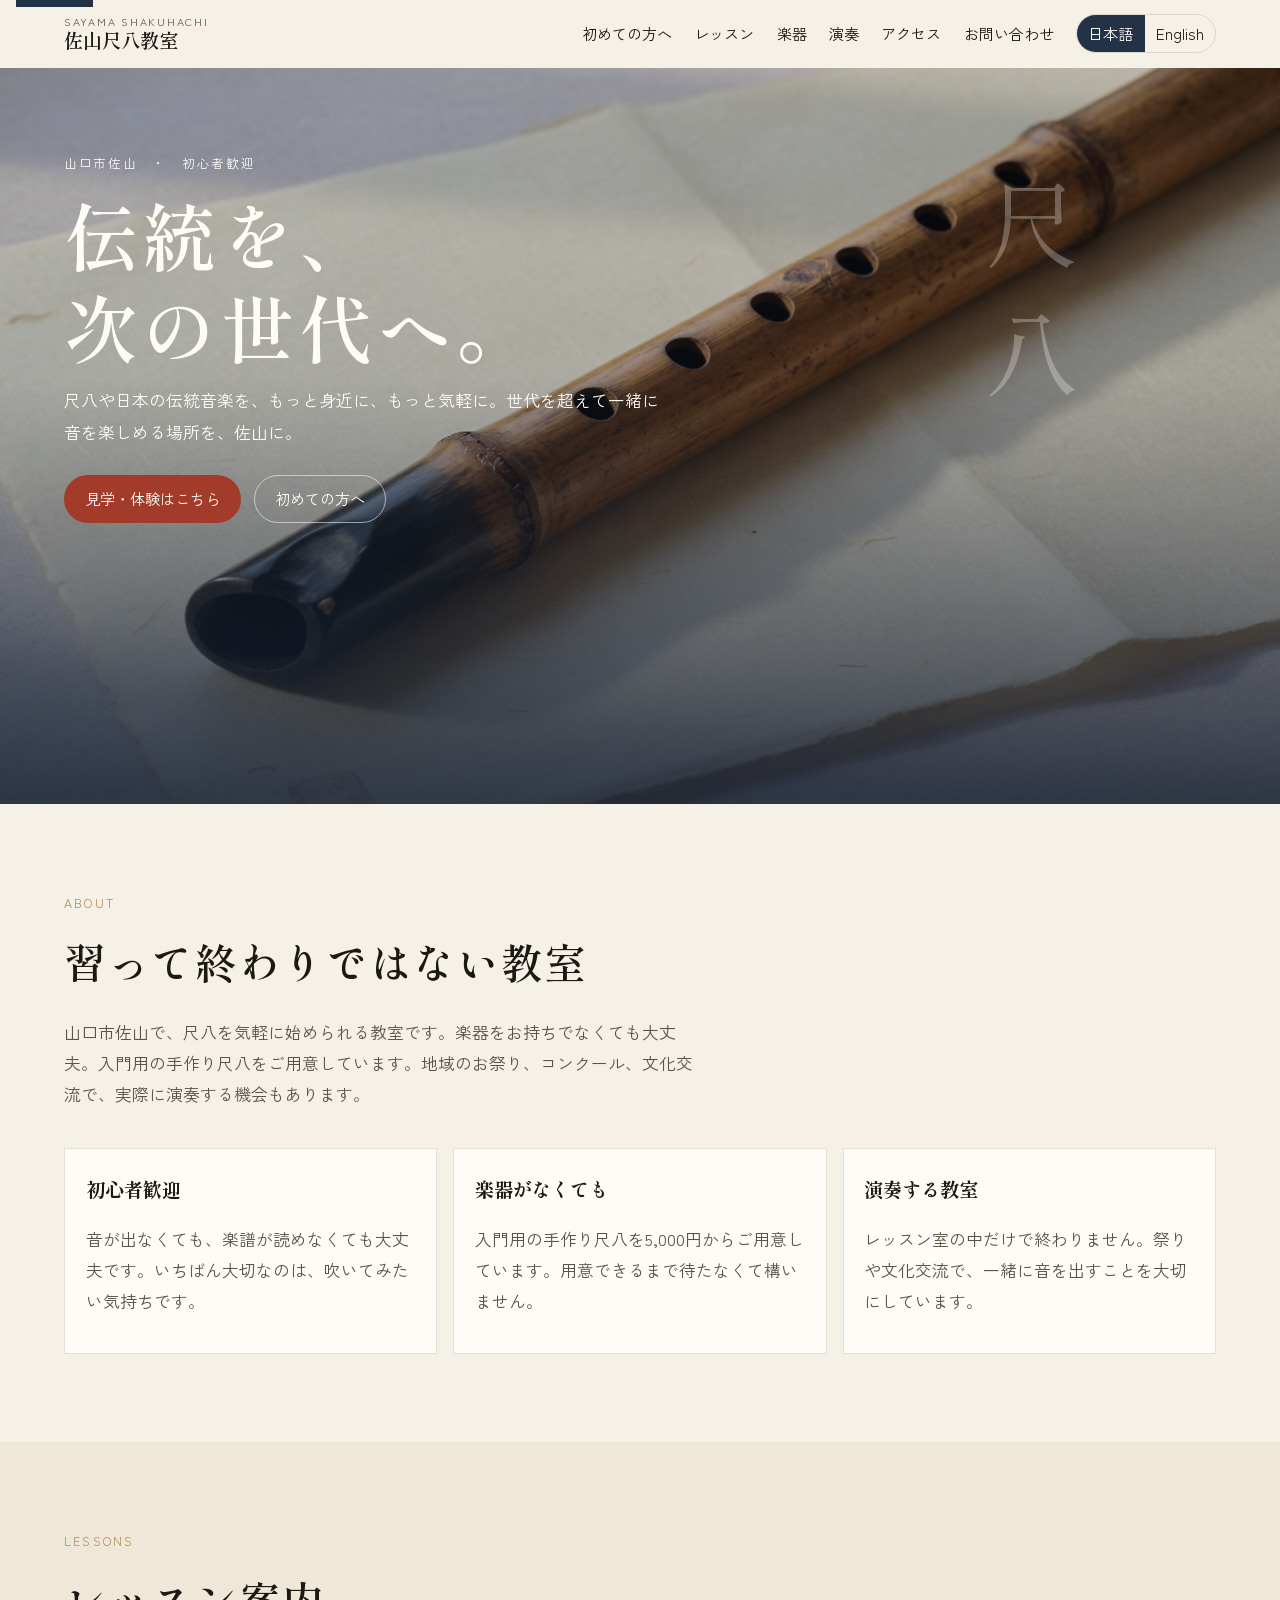
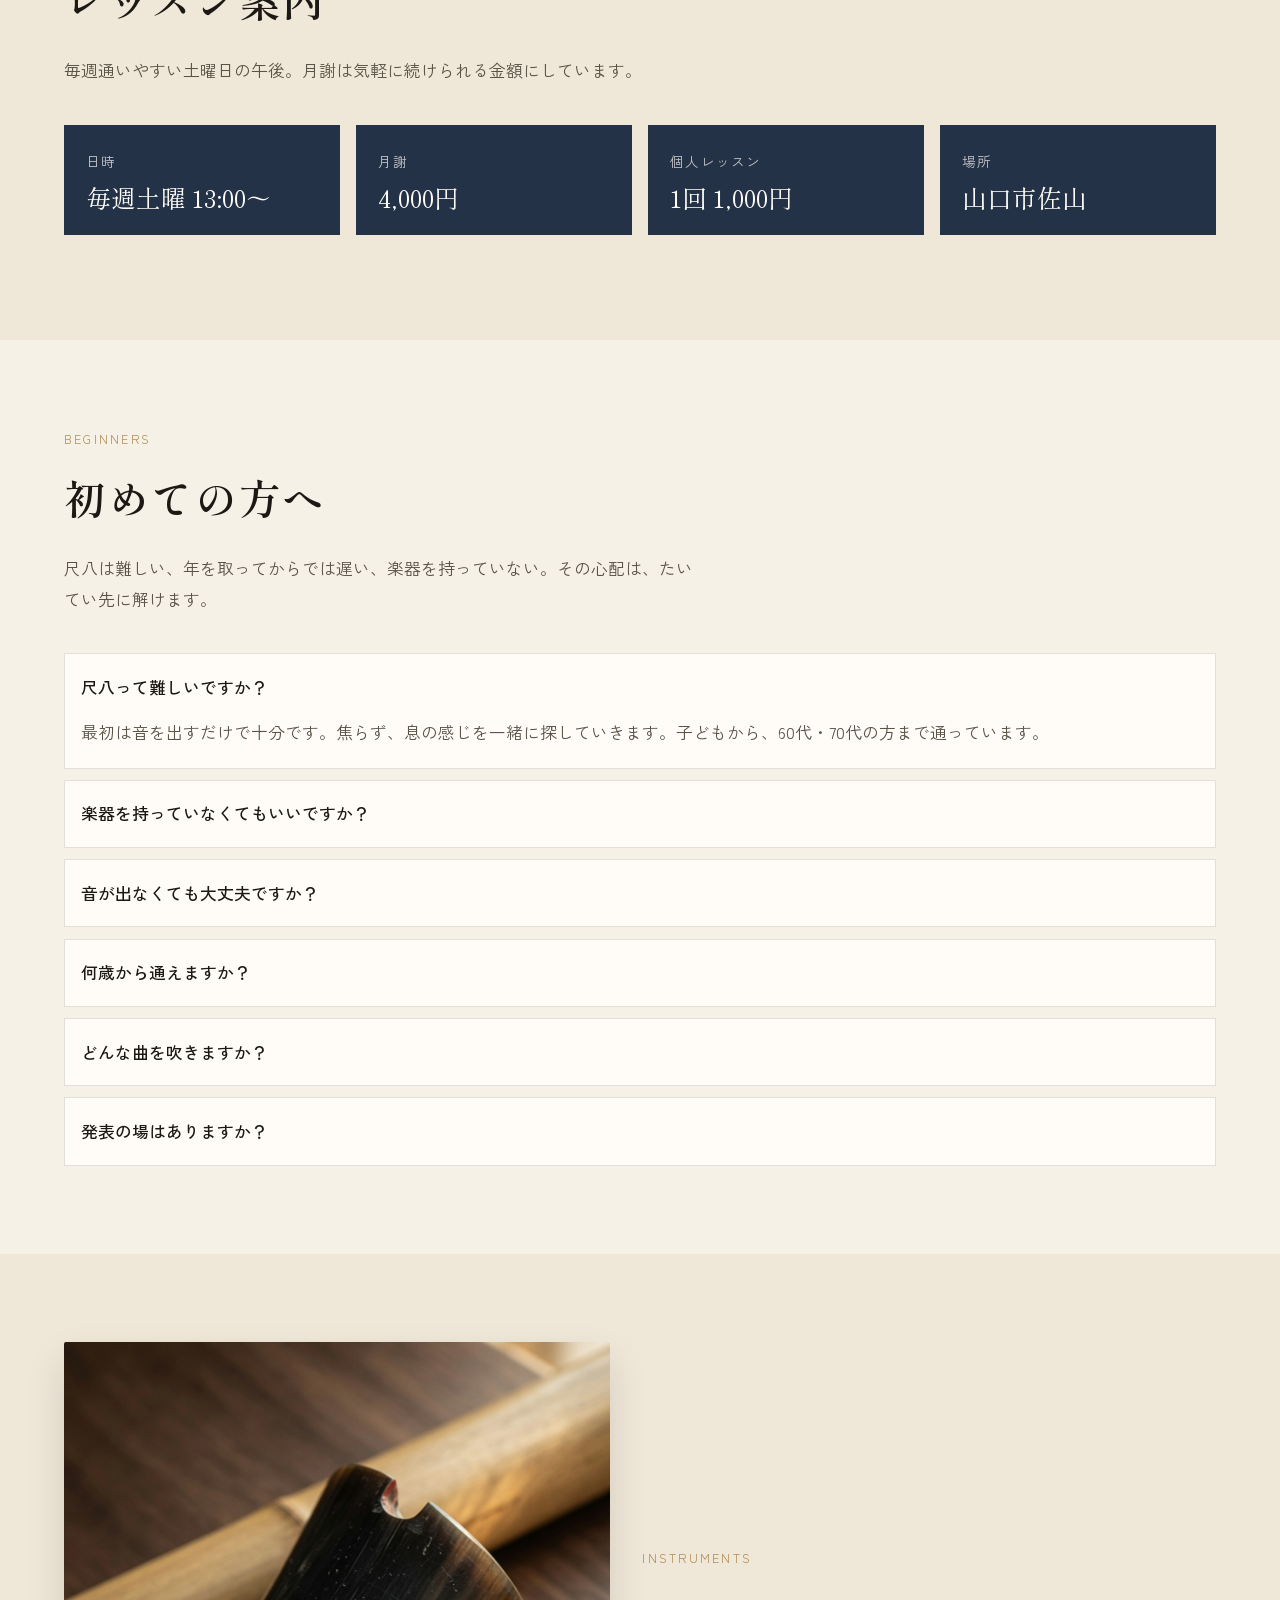
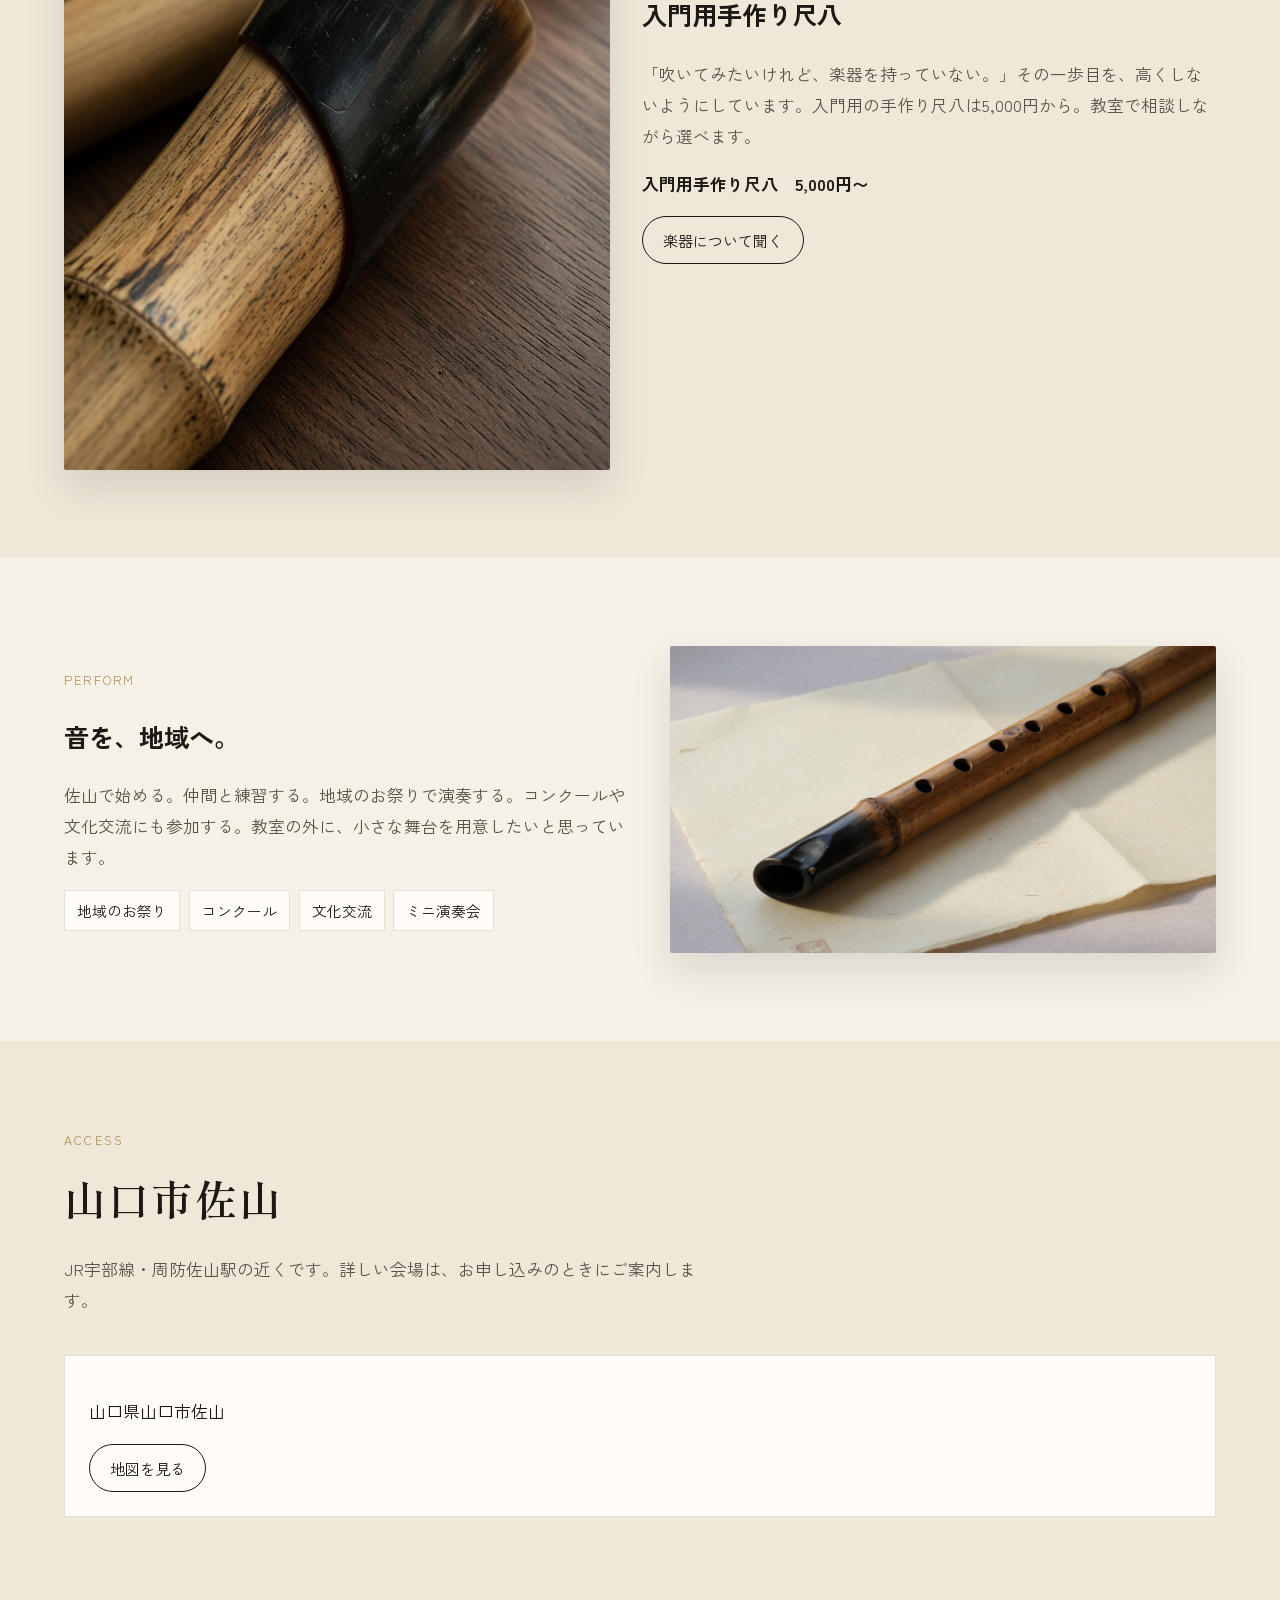
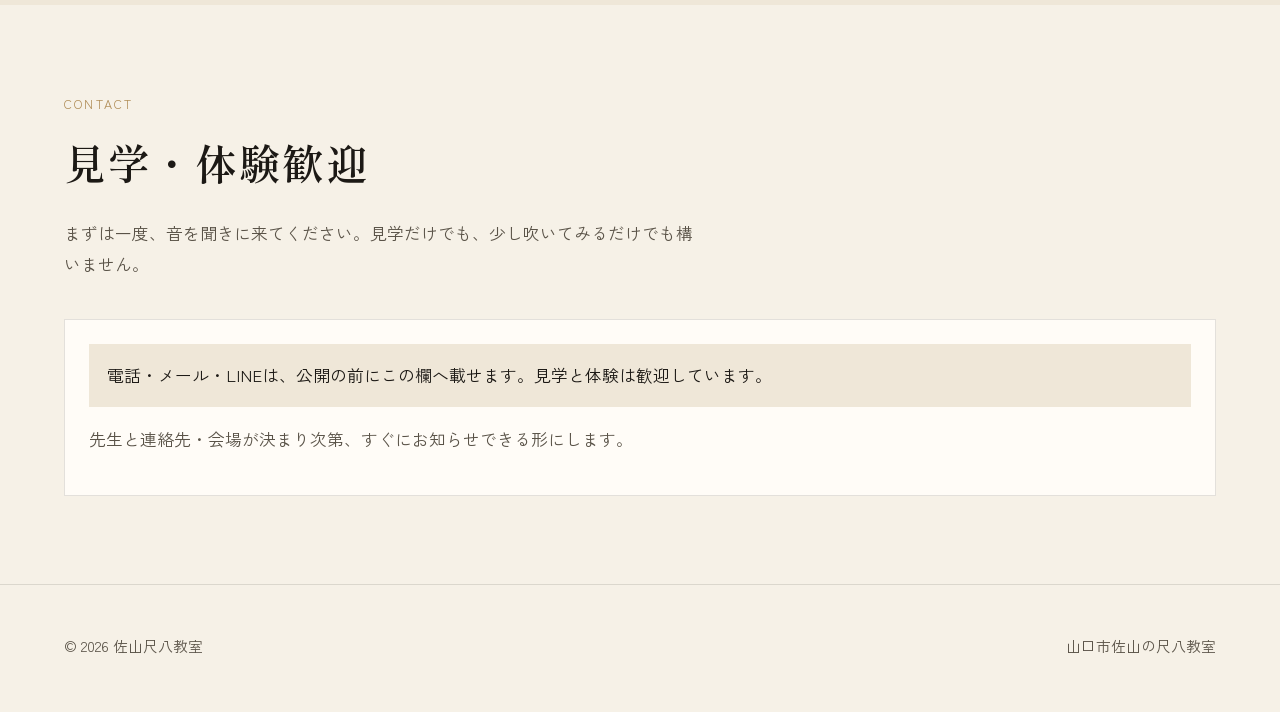
==== index.html @ f480b446 "Add Japanese-first shakuhachi class site. Static GitHub Pages site with an English version, ready to" ====
<!DOCTYPE html>
<html lang="ja">
  <head>
    <meta charset="utf-8" />
    <meta name="viewport" content="width=device-width, initial-scale=1" />
    <title>佐山尺八教室｜山口市佐山の初心者歓迎・尺八レッスン</title>
    <meta
      name="description"
      content="山口市佐山の尺八教室。毎週土曜日13時から、月謝4,000円。楽器を持っていなくても始められます。入門用手作り尺八5,000円から。地域のお祭りや文化交流で演奏する機会もあります。"
    />
    <link rel="canonical" href="./" />
    <link rel="alternate" hreflang="ja" href="./" />
    <link rel="alternate" hreflang="en" href="./en/" />
    <link rel="icon" href="./img/favicon.svg" type="image/svg+xml" />
    <meta property="og:title" content="佐山尺八教室｜山口市佐山" />
    <meta
      property="og:description"
      content="初心者歓迎。毎週土曜日13:00〜、月謝4,000円。楽器がなくても始められる山口市佐山の尺八教室。"
    />
    <meta property="og:locale" content="ja_JP" />
    <meta property="og:image" content="./img/hero.jpg" />
    <link rel="preconnect" href="https://fonts.googleapis.com" />
    <link rel="preconnect" href="https://fonts.gstatic.com" crossorigin />
    <link
      href="https://fonts.googleapis.com/css2?family=Shippori+Mincho:wght@500;600;700&family=Zen+Kaku+Gothic+New:wght@400;500;700&display=swap"
      rel="stylesheet"
    />
    <link rel="stylesheet" href="./css/style.css" />
  </head>
  <body>
    <a class="skip-link" href="#main">本文へ</a>
    <header class="site-header">
      <a class="brand" href="./">
        <span class="brand-en">Sayama Shakuhachi</span>
        <span class="brand-ja">佐山尺八教室</span>
      </a>
      <button class="nav-toggle" type="button" aria-expanded="false" aria-controls="site-nav">メニュー</button>
      <nav class="site-nav" id="site-nav">
        <a href="#hajimete">初めての方へ</a>
        <a href="#lesson">レッスン</a>
        <a href="#instrument">楽器</a>
        <a href="#perform">演奏</a>
        <a href="#access">アクセス</a>
        <a href="#contact">お問い合わせ</a>
        <div class="lang-switch" aria-label="Language">
          <a href="./" aria-current="page">日本語</a>
          <a href="./en/">English</a>
        </div>
      </nav>
    </header>

    <main id="main">
      <section class="hero">
        <img src="./img/hero.jpg" alt="和紙の上に置かれた一本の尺八" />
        <p class="kana" aria-hidden="true">尺八</p>
        <div class="hero-copy">
          <p class="eyebrow">山口市佐山　・　初心者歓迎</p>
          <h1>伝統を、<br />次の世代へ。</h1>
          <p class="lede">
            尺八や日本の伝統音楽を、もっと身近に、もっと気軽に。世代を超えて一緒に音を楽しめる場所を、佐山に。
          </p>
          <div class="hero-actions">
            <a class="button button-primary" href="#contact">見学・体験はこちら</a>
            <a class="button button-ghost" href="#hajimete">初めての方へ</a>
          </div>
        </div>
      </section>

      <section class="section">
        <div class="section-narrow">
          <div class="section-head">
            <p class="section-kicker">ABOUT</p>
            <h2>習って終わりではない教室</h2>
            <p class="muted">
              山口市佐山で、尺八を気軽に始められる教室です。楽器をお持ちでなくても大丈夫。入門用の手作り尺八をご用意しています。地域のお祭り、コンクール、文化交流で、実際に演奏する機会もあります。
            </p>
          </div>
          <div class="pillars">
            <article class="pillar">
              <strong>初心者歓迎</strong>
              <p class="muted">音が出なくても、楽譜が読めなくても大丈夫です。いちばん大切なのは、吹いてみたい気持ちです。</p>
            </article>
            <article class="pillar">
              <strong>楽器がなくても</strong>
              <p class="muted">入門用の手作り尺八を5,000円からご用意しています。用意できるまで待たなくて構いません。</p>
            </article>
            <article class="pillar">
              <strong>演奏する教室</strong>
              <p class="muted">レッスン室の中だけで終わりません。祭りや文化交流で、一緒に音を出すことを大切にしています。</p>
            </article>
          </div>
        </div>
      </section>

      <section class="section" id="lesson" style="background: var(--paper-2)">
        <div class="section-narrow">
          <div class="section-head">
            <p class="section-kicker">LESSONS</p>
            <h2>レッスン案内</h2>
            <p class="muted">毎週通いやすい土曜日の午後。月謝は気軽に続けられる金額にしています。</p>
          </div>
          <dl class="facts">
            <div class="fact">
              <dt>日時</dt>
              <dd>毎週土曜 13:00〜</dd>
            </div>
            <div class="fact">
              <dt>月謝</dt>
              <dd>4,000円</dd>
            </div>
            <div class="fact">
              <dt>個人レッスン</dt>
              <dd>1回 1,000円</dd>
            </div>
            <div class="fact">
              <dt>場所</dt>
              <dd>山口市佐山</dd>
            </div>
          </dl>
        </div>
      </section>

      <section class="section" id="hajimete">
        <div class="section-narrow">
          <div class="section-head">
            <p class="section-kicker">BEGINNERS</p>
            <h2>初めての方へ</h2>
            <p class="muted">尺八は難しい、年を取ってからでは遅い、楽器を持っていない。その心配は、たいてい先に解けます。</p>
          </div>
          <div class="faq">
            <details open>
              <summary>尺八って難しいですか？</summary>
              <p>最初は音を出すだけで十分です。焦らず、息の感じを一緒に探していきます。子どもから、60代・70代の方まで通っています。</p>
            </details>
            <details>
              <summary>楽器を持っていなくてもいいですか？</summary>
              <p>はい。入門用の手作り尺八を5,000円からご用意しています。まずは体験して、合ってからで構いません。</p>
            </details>
            <details>
              <summary>音が出なくても大丈夫ですか？</summary>
              <p>大丈夫です。最初は誰でも、息が外に逃げるものです。音が鳴った瞬間の楽しさを、教室で共有したいと思っています。</p>
            </details>
            <details>
              <summary>何歳から通えますか？</summary>
              <p>特に上限はありません。今の教室には60代・70代の生徒もいます。若い方、初めての方も大歓迎です。</p>
            </details>
            <details>
              <summary>どんな曲を吹きますか？</summary>
              <p>基礎の息と指づかいから始め、古典や親しみやすい曲へ進みます。無理に難しい曲へ急がせる教室ではありません。</p>
            </details>
            <details>
              <summary>発表の場はありますか？</summary>
              <p>あります。地域のお祭り、コンクール、文化交流など、人前で吹く機会を大切にしています。出たくなったときに、出られます。</p>
            </details>
          </div>
        </div>
      </section>

      <section class="section" id="instrument" style="background: var(--paper-2)">
        <div class="section-narrow split">
          <img src="./img/detail.jpg" alt="尺八の歌口を近くから見た写真" />
          <div>
            <p class="section-kicker">INSTRUMENTS</p>
            <h2>入門用手作り尺八</h2>
            <p class="muted">
              「吹いてみたいけれど、楽器を持っていない。」その一歩目を、高くしないようにしています。入門用の手作り尺八は5,000円から。教室で相談しながら選べます。
            </p>
            <p><strong>入門用手作り尺八　5,000円〜</strong></p>
            <a class="button button-on-paper" href="#contact">楽器について聞く</a>
          </div>
        </div>
      </section>

      <section class="section" id="perform">
        <div class="section-narrow split reverse">
          <img src="./img/hero.jpg" alt="静かに置かれた尺八" />
          <div>
            <p class="section-kicker">PERFORM</p>
            <h2>音を、地域へ。</h2>
            <p class="muted">
              佐山で始める。仲間と練習する。地域のお祭りで演奏する。コンクールや文化交流にも参加する。教室の外に、小さな舞台を用意したいと思っています。
            </p>
            <ul class="chips">
              <li>地域のお祭り</li>
              <li>コンクール</li>
              <li>文化交流</li>
              <li>ミニ演奏会</li>
            </ul>
          </div>
        </div>
      </section>

      <section class="section" id="access" style="background: var(--paper-2)">
        <div class="section-narrow">
          <div class="section-head">
            <p class="section-kicker">ACCESS</p>
            <h2>山口市佐山</h2>
            <p class="muted">
              JR宇部線・周防佐山駅の近くです。詳しい会場は、お申し込みのときにご案内します。
            </p>
          </div>
          <div class="access-card">
            <p><strong data-venue-name></strong></p>
            <p data-venue-address>山口県山口市佐山</p>
            <a class="button button-on-paper" data-maps-href href="https://maps.google.com/?q=山口県山口市佐山" target="_blank" rel="noopener">地図を見る</a>
          </div>
        </div>
      </section>

      <section class="section" id="contact">
        <div class="section-narrow">
          <div class="section-head">
            <p class="section-kicker">CONTACT</p>
            <h2>見学・体験歓迎</h2>
            <p class="muted">まずは一度、音を聞きに来てください。見学だけでも、少し吹いてみるだけでも構いません。</p>
          </div>
          <div class="contact-card" data-contact-ready hidden>
            <dl class="contact-list">
              <div data-requires hidden>
                <dt>メール</dt>
                <dd><a data-email-href href="#"><span data-email-text></span></a></dd>
              </div>
              <div data-requires hidden>
                <dt>電話</dt>
                <dd><a data-phone-href href="#"><span data-phone-text></span></a></dd>
              </div>
              <div data-requires hidden>
                <dt>LINE</dt>
                <dd><a data-line-href href="#">友だち追加</a></dd>
              </div>
            </dl>
          </div>
          <div class="contact-card" data-contact-pending>
            <p class="notice">電話・メール・LINEは、公開の前にこの欄へ載せます。見学と体験は歓迎しています。</p>
            <p class="muted">先生と連絡先・会場が決まり次第、すぐにお知らせできる形にします。</p>
          </div>
        </div>
      </section>
    </main>

    <footer class="site-footer">
      <p>© <span data-year></span> 佐山尺八教室</p>
      <p>山口市佐山の尺八教室</p>
    </footer>
    <script src="./js/config.js"></script>
    <script src="./js/main.js"></script>
  </body>
</html>
---- css/style.css ----
:root {
  --paper: #f6f1e7;
  --paper-2: #efe7d8;
  --ink: #1c1915;
  --ink-soft: #5a5348;
  --line: rgba(28, 25, 21, 0.12);
  --indigo: #243248;
  --indigo-deep: #182233;
  --bamboo: #6d7f54;
  --vermillion: #a33b2b;
  --gold: #b08d57;
  --white: #fffcf7;
  --shadow: 0 18px 40px rgba(28, 25, 21, 0.12);
  --serif: "Shippori Mincho", "Hiragino Mincho ProN", "Yu Mincho", serif;
  --sans: "Zen Kaku Gothic New", "Hiragino Sans", "Yu Gothic", sans-serif;
  --header: 4.25rem;
}

*,
*::before,
*::after {
  box-sizing: border-box;
}

html {
  scroll-behavior: smooth;
}

html:lang(ja) {
  hanging-punctuation: allow-end;
}

html,
body {
  max-width: 100%;
}

body {
  margin: 0;
  color: var(--ink);
  background: var(--paper);
  font-family: var(--sans);
  font-size: 1.05rem;
  line-height: 1.85;
  text-underline-offset: 0.18em;
}

body.nav-open {
  overflow: hidden;
}

img {
  max-width: 100%;
  height: auto;
  display: block;
}

a {
  color: inherit;
}

a:hover {
  color: var(--vermillion);
}

:focus-visible {
  outline: 2px solid var(--vermillion);
  outline-offset: 3px;
}

.skip-link {
  position: absolute;
  left: 1rem;
  top: -40px;
  z-index: 80;
  background: var(--indigo);
  color: var(--white);
  padding: 0.5rem 0.8rem;
}

.skip-link:focus {
  top: 1rem;
}

.site-header {
  position: sticky;
  top: 0;
  z-index: 40;
  display: flex;
  align-items: center;
  justify-content: space-between;
  gap: 1rem;
  min-height: var(--header);
  padding: 0.7rem 1.25rem;
  background: rgba(246, 241, 231, 0.88);
  backdrop-filter: blur(14px);
  border-bottom: 1px solid transparent;
}

.site-header.is-scrolled {
  border-bottom-color: var(--line);
}

.brand {
  display: flex;
  flex-direction: column;
  text-decoration: none;
  line-height: 1.2;
}

.brand-en {
  font-size: 0.68rem;
  letter-spacing: 0.16em;
  color: var(--ink-soft);
  text-transform: uppercase;
}

.brand-ja {
  font-family: var(--serif);
  font-size: 1.2rem;
  font-weight: 600;
}

.nav-toggle {
  display: none;
  margin-left: auto;
  flex: 0 0 auto;
  min-width: 2.75rem;
  height: 2.75rem;
  padding: 0 0.7rem;
  border: 1px solid var(--ink);
  background: var(--white);
  color: var(--ink);
  font-size: 0.85rem;
  letter-spacing: 0.08em;
  cursor: pointer;
}

.site-nav {
  display: flex;
  align-items: center;
  gap: 1.4rem;
}

.site-nav a {
  text-decoration: none;
  font-size: 0.95rem;
}

.lang-switch {
  display: inline-flex;
  border: 1px solid var(--line);
  border-radius: 999px;
  overflow: hidden;
  font-size: 0.82rem;
}

.lang-switch a {
  padding: 0.28rem 0.7rem;
  text-decoration: none;
}

.lang-switch a[aria-current="page"] {
  background: var(--indigo);
  color: var(--white);
}

.hero {
  position: relative;
  display: block;
  min-height: min(46rem, calc(100svh - var(--header)));
  color: var(--white);
  overflow: hidden;
}

.hero img {
  position: absolute;
  inset: 0;
  z-index: 0;
  width: 100%;
  height: 100%;
  max-width: none;
  object-fit: cover;
}

.hero::after {
  content: "";
  position: absolute;
  inset: 0;
  background: linear-gradient(
    180deg,
    rgba(24, 34, 51, 0.18) 0%,
    rgba(24, 34, 51, 0.28) 42%,
    rgba(24, 34, 51, 0.86) 100%
  );
}

.hero-copy {
  position: relative;
  z-index: 1;
  width: 100%;
  max-width: 46rem;
  padding: 8vh 1.25rem 10vh;
}

.eyebrow {
  display: inline-block;
  margin-bottom: 0.8rem;
  letter-spacing: 0.22em;
  font-size: 0.78rem;
}

.hero h1 {
  margin: 0 0 0.8rem;
  font-family: var(--serif);
  font-size: clamp(2.1rem, 8vw, 4.6rem);
  font-weight: 600;
  line-height: 1.25;
  letter-spacing: 0.06em;
  overflow-wrap: anywhere;
}

:lang(en) .hero h1 {
  letter-spacing: 0;
}

.lede {
  margin: 0 0 1.6rem;
  font-size: 1.05rem;
  line-height: 1.9;
  max-width: 38rem;
  overflow-wrap: anywhere;
}

.hero-actions {
  display: flex;
  flex-wrap: wrap;
  gap: 0.8rem;
}

.kana {
  position: absolute;
  z-index: 1;
  top: 12vh;
  right: 5vw;
  font-family: var(--serif);
  font-size: clamp(3rem, 8vw, 6rem);
  letter-spacing: 0.35em;
  writing-mode: vertical-rl;
  opacity: 0.28;
  pointer-events: none;
}

.button {
  display: inline-flex;
  align-items: center;
  justify-content: center;
  min-height: 3rem;
  padding: 0.55rem 1.25rem;
  border-radius: 999px;
  text-decoration: none;
  border: 1px solid transparent;
  font-size: 0.95rem;
}

.button-primary {
  background: var(--vermillion);
  color: var(--white);
}

.button-primary:hover {
  color: var(--white);
  filter: brightness(1.05);
}

.button-ghost {
  border-color: rgba(255, 252, 247, 0.55);
  color: var(--white);
}

.button-ghost:hover {
  color: var(--white);
  background: rgba(255, 252, 247, 0.08);
}

.button-on-paper {
  border-color: var(--ink);
}

.section {
  padding: 5.5rem 1.25rem;
}

.section-narrow {
  max-width: 72rem;
  margin: 0 auto;
}

.section-head {
  max-width: 40rem;
  margin-bottom: 2.4rem;
}

.section-head h2 {
  margin: 0 0 0.7rem;
  font-family: var(--serif);
  font-size: clamp(1.7rem, 4vw, 2.6rem);
  font-weight: 600;
  letter-spacing: 0.04em;
  overflow-wrap: anywhere;
}

.section-kicker {
  margin: 0 0 0.5rem;
  color: var(--gold);
  letter-spacing: 0.18em;
  font-size: 0.78rem;
}

.muted {
  color: var(--ink-soft);
}

.pillars {
  display: grid;
  gap: 1rem;
}

.pillar {
  background: var(--white);
  padding: 1.4rem 1.3rem 1.2rem;
  border: 1px solid var(--line);
}

.pillar strong {
  display: block;
  font-family: var(--serif);
  font-size: 1.2rem;
  margin-bottom: 0.4rem;
}

.facts {
  display: grid;
  gap: 1rem;
}

.fact {
  background: var(--indigo);
  color: var(--white);
  padding: 1.5rem 1.4rem 1.3rem;
}

.fact dt {
  margin: 0 0 0.35rem;
  opacity: 0.72;
  font-size: 0.86rem;
  letter-spacing: 0.08em;
}

.fact dd {
  margin: 0;
  font-family: var(--serif);
  font-size: 1.55rem;
  line-height: 1.4;
}

.split {
  display: grid;
  gap: 2rem;
  align-items: center;
}

.split img {
  width: 100%;
  border-radius: 2px;
  box-shadow: var(--shadow);
}

.faq {
  display: grid;
  gap: 0.7rem;
}

.faq details {
  background: var(--white);
  border: 1px solid var(--line);
  padding: 0.2rem 1rem;
}

.faq summary {
  cursor: pointer;
  font-weight: 500;
  padding: 0.9rem 0;
  list-style: none;
}

.faq summary::-webkit-details-marker {
  display: none;
}

.faq details p {
  margin: 0 0 1rem;
  color: var(--ink-soft);
}

.chips {
  display: flex;
  flex-wrap: wrap;
  gap: 0.55rem;
  padding: 0;
  margin: 1rem 0 0;
  list-style: none;
}

.chips li {
  border: 1px solid var(--line);
  padding: 0.35rem 0.75rem;
  background: var(--white);
  font-size: 0.92rem;
}

.access-card,
.contact-card {
  background: var(--white);
  border: 1px solid var(--line);
  padding: 1.5rem;
}

.contact-card[hidden],
[hidden] {
  display: none !important;
}

.contact-list {
  margin: 0;
}

.contact-list div {
  display: flex;
  justify-content: space-between;
  gap: 1rem;
  padding: 0.7rem 0;
  border-bottom: 1px solid var(--line);
}

.notice {
  background: var(--paper-2);
  padding: 1rem 1.1rem;
  margin: 0 0 1rem;
}

.site-footer {
  padding: 2rem 1.25rem 2.4rem;
  border-top: 1px solid var(--line);
  display: flex;
  flex-wrap: wrap;
  justify-content: space-between;
  gap: 0.8rem;
  color: var(--ink-soft);
  font-size: 0.92rem;
}

@media (min-width: 560px) {
  .facts {
    grid-template-columns: repeat(2, 1fr);
  }
}

@media (min-width: 720px) {
  .site-header,
  .hero-copy,
  .section,
  .site-footer {
    padding-left: 5vw;
    padding-right: 5vw;
  }

  .pillars {
    grid-template-columns: repeat(3, 1fr);
  }

  .split {
    grid-template-columns: 1fr 1.05fr;
  }

  .split.reverse {
    grid-template-columns: 1.05fr 1fr;
  }

  .split.reverse img {
    order: 2;
  }
}

@media (min-width: 960px) {
  .facts {
    grid-template-columns: repeat(4, 1fr);
  }
}

@media (max-width: 820px) {
  .site-header {
    padding-right: 6.5rem;
  }

  .nav-toggle {
    display: block;
    position: fixed;
    top: 0.65rem;
    right: 0.75rem;
    z-index: 60;
  }

  .lede {
    font-size: 0.98rem;
    padding-right: 0.25rem;
  }

  :lang(en) .hero h1 {
    font-size: 2rem;
  }

  .eyebrow {
    letter-spacing: 0.08em;
    overflow-wrap: anywhere;
  }

  .site-nav {
    position: fixed;
    inset: var(--header) 0 0 0;
    display: none;
    flex-direction: column;
    align-items: flex-start;
    gap: 0;
    padding: 1rem 1.25rem 2rem;
    background: var(--paper);
    overflow: auto;
  }

  .site-nav.is-open {
    display: flex;
  }

  .site-nav a {
    width: 100%;
    padding: 0.9rem 0;
    border-bottom: 1px solid var(--line);
    font-size: 1.1rem;
  }

  .lang-switch {
    margin-top: 1.2rem;
  }

  .kana {
    display: none;
  }
}

@media (prefers-reduced-motion: reduce) {
  html {
    scroll-behavior: auto;
  }
}
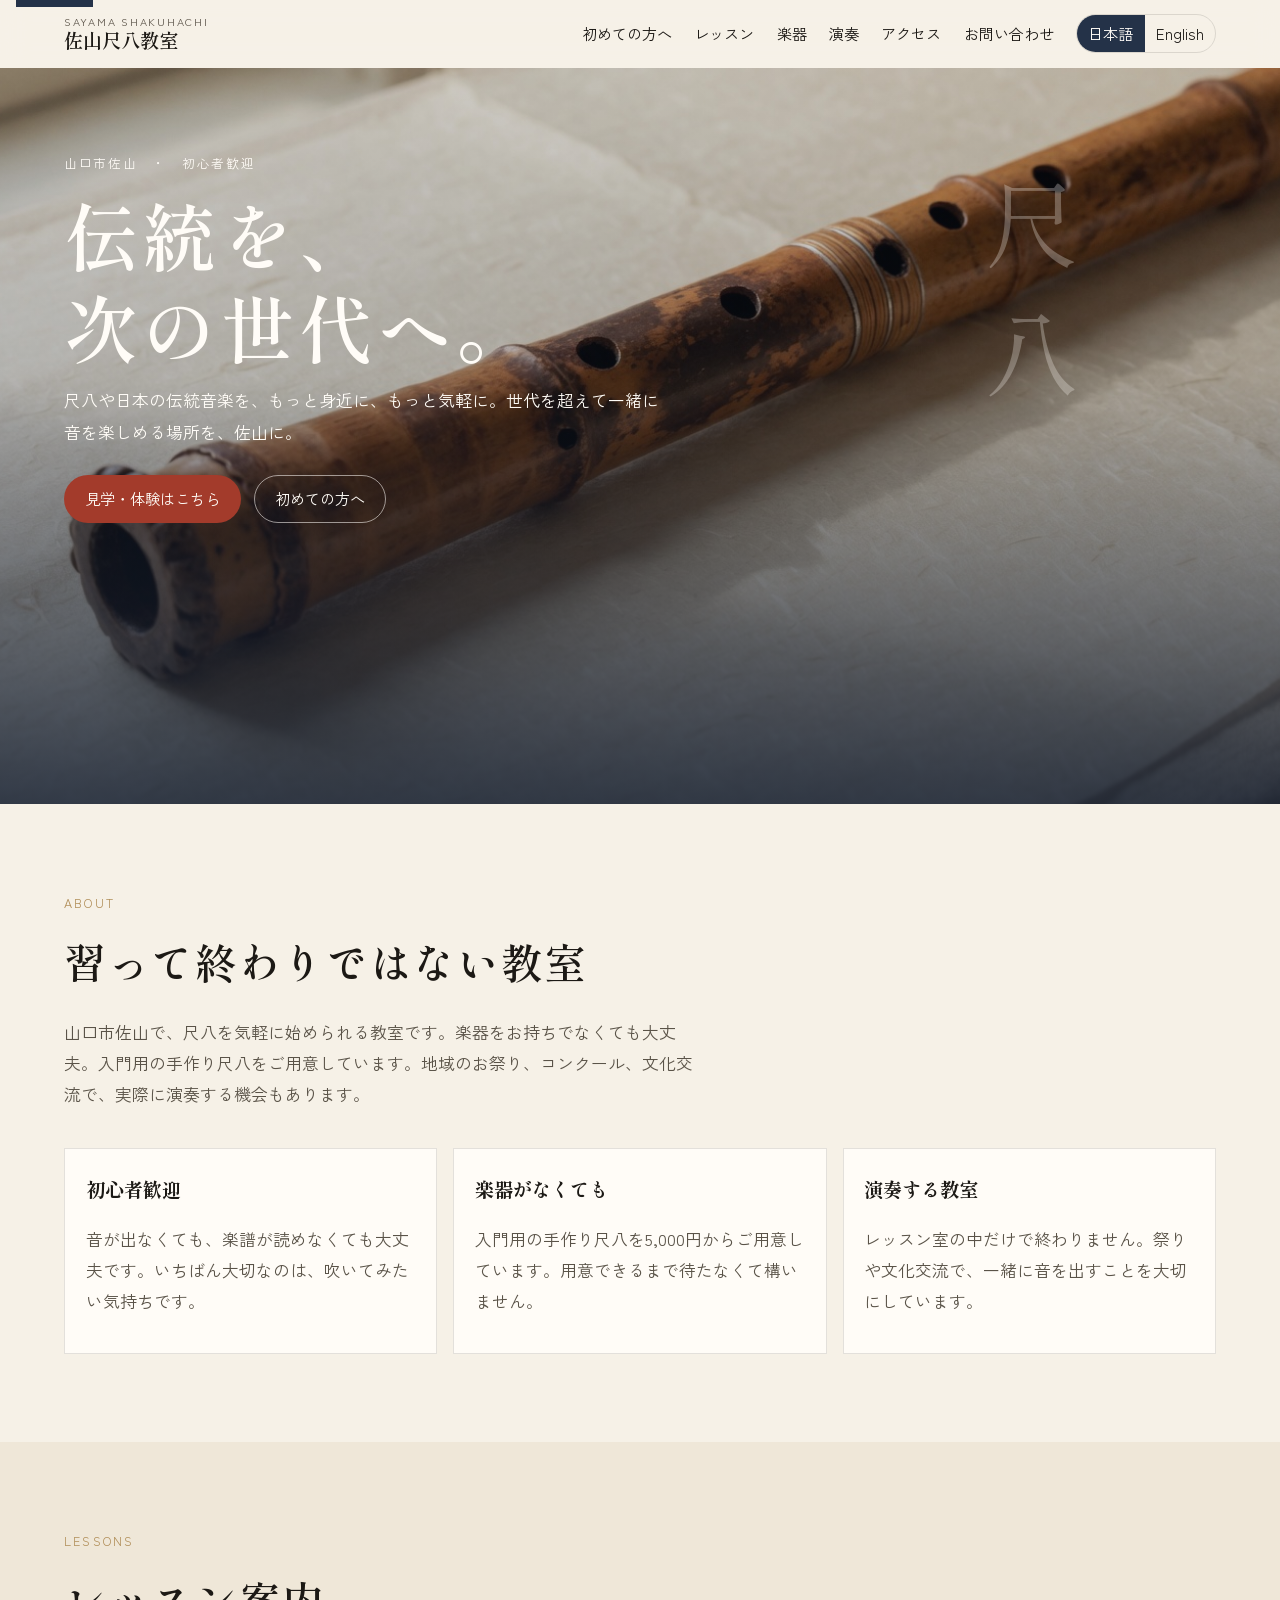
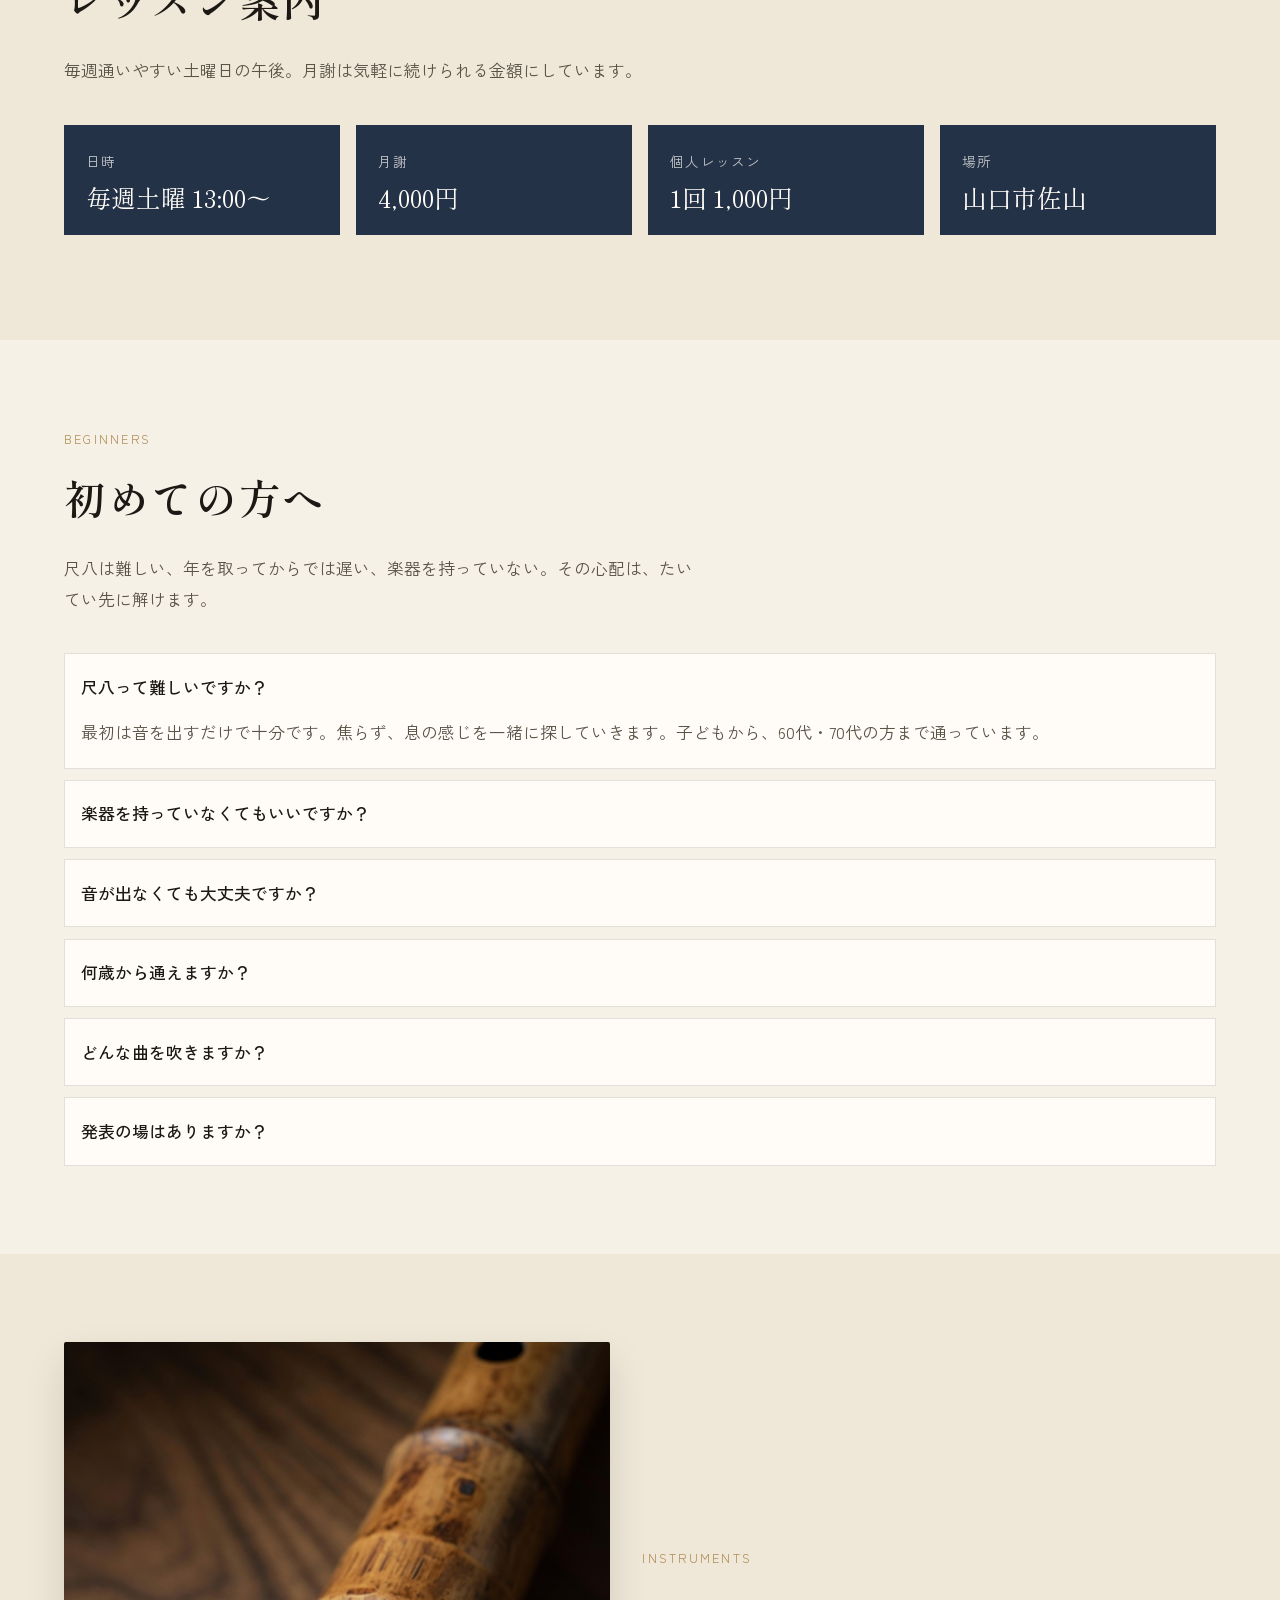
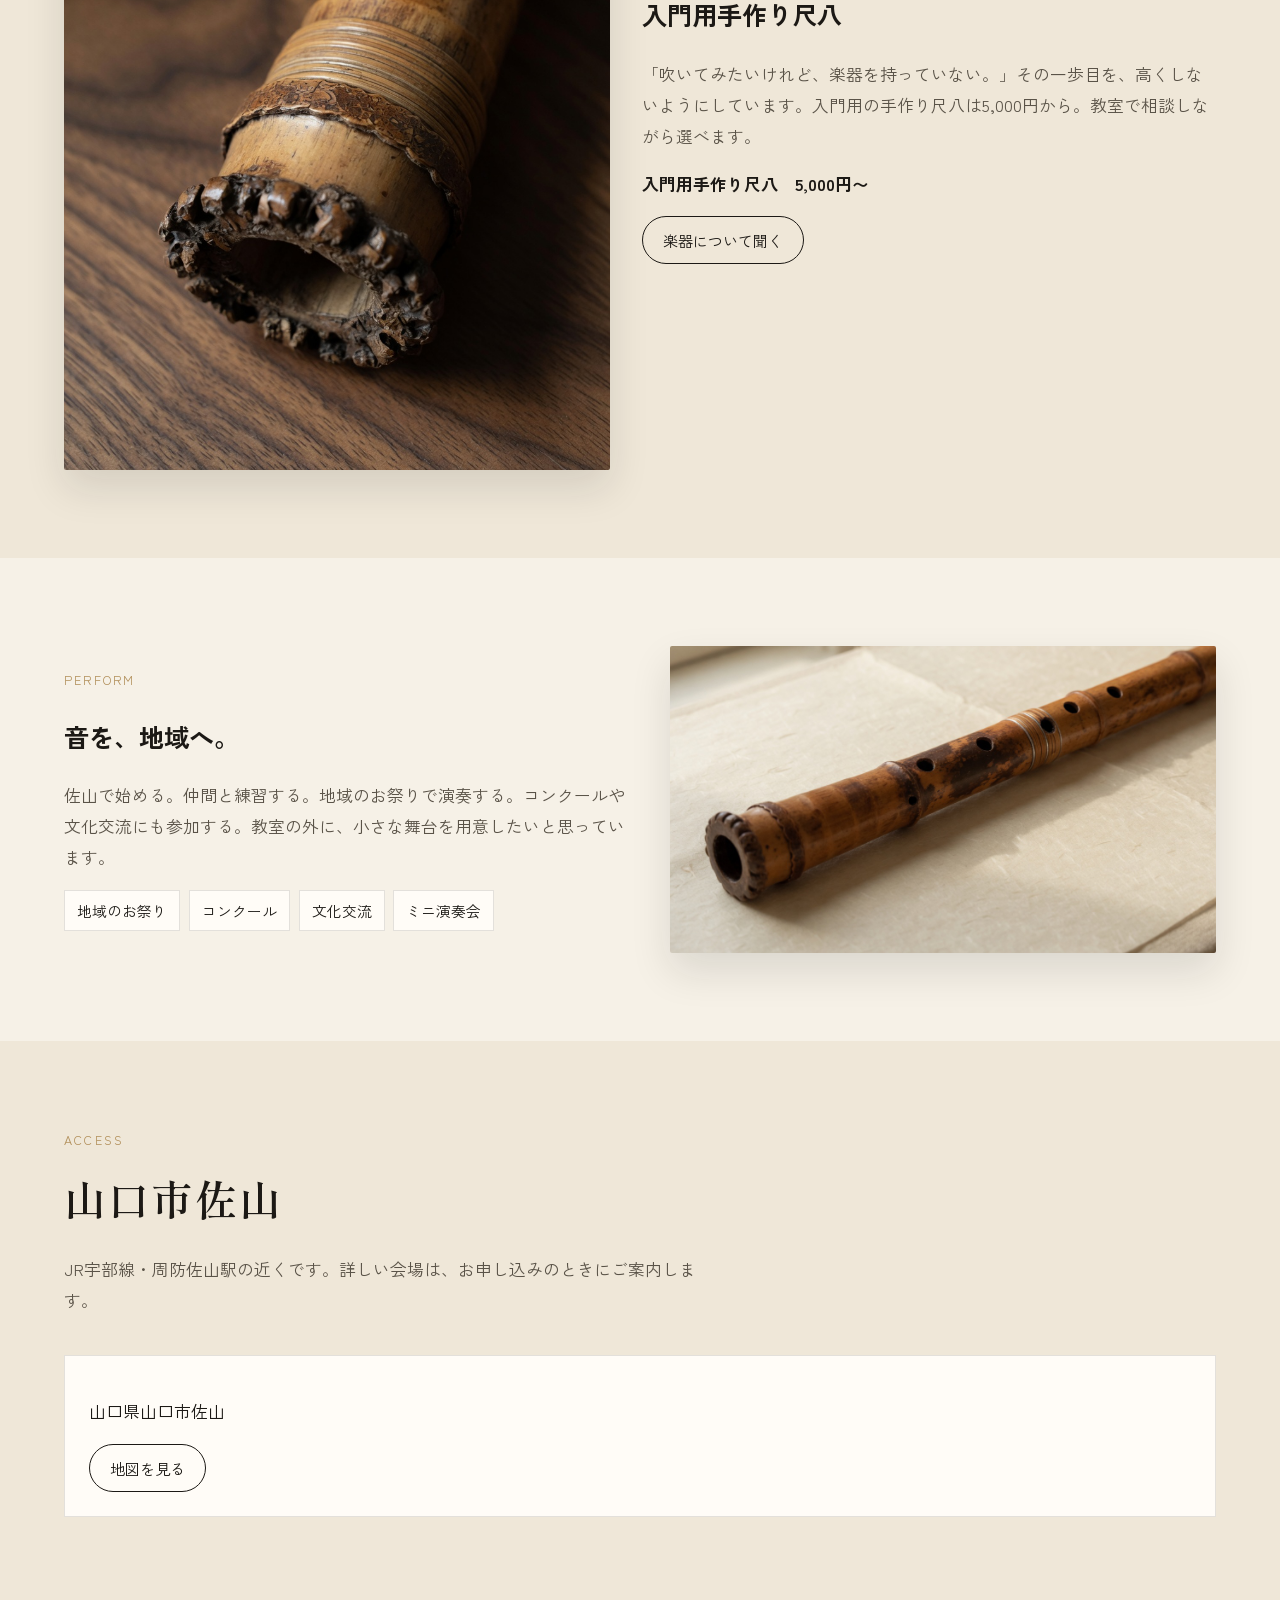
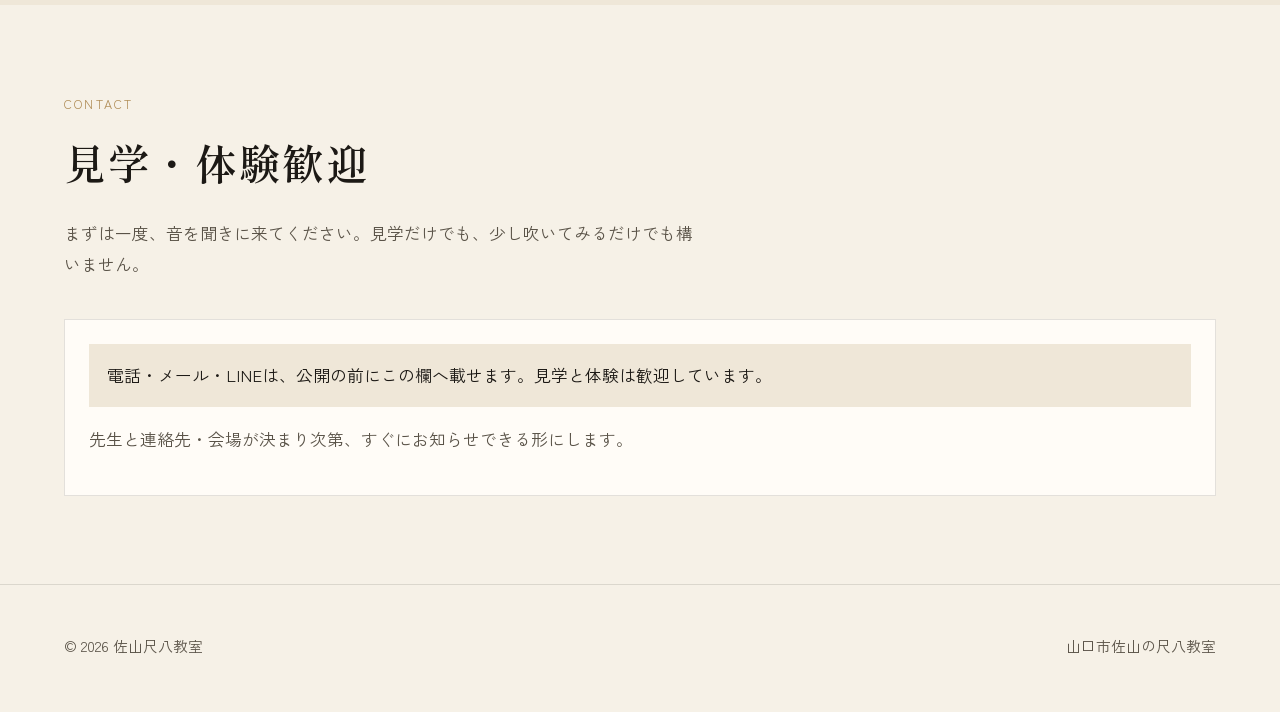
==== commit 7950ed5d: "Use the instructor’s handmade shakuhachi as the site photography. Replace the generic flute still-li" ====
--- a/index.html
+++ b/index.html
@@ -158,7 +158,7 @@
 
       <section class="section" id="instrument" style="background: var(--paper-2)">
         <div class="section-narrow split">
-          <img src="./img/detail.jpg" alt="尺八の歌口を近くから見た写真" />
+          <img src="./img/detail.jpg" alt="手作り尺八の根元を近くから見た写真" />
           <div>
             <p class="section-kicker">INSTRUMENTS</p>
             <h2>入門用手作り尺八</h2>
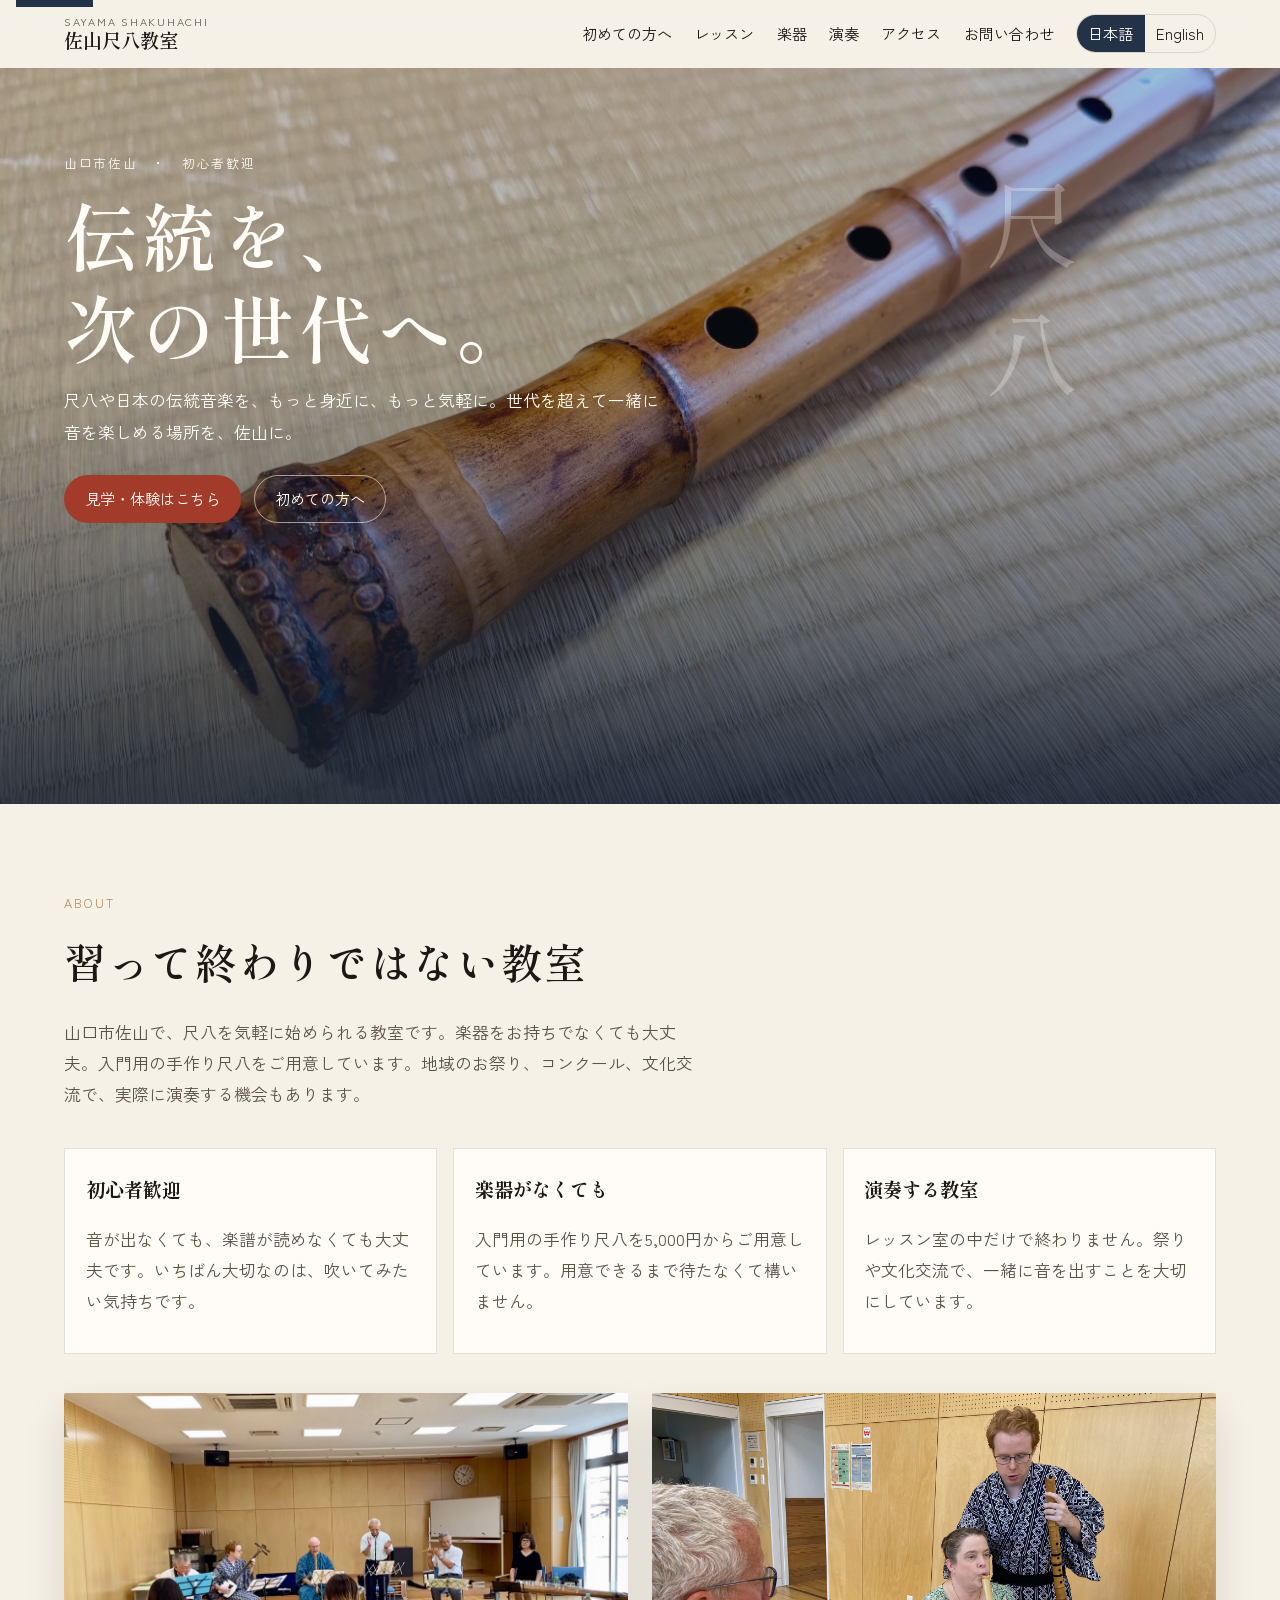
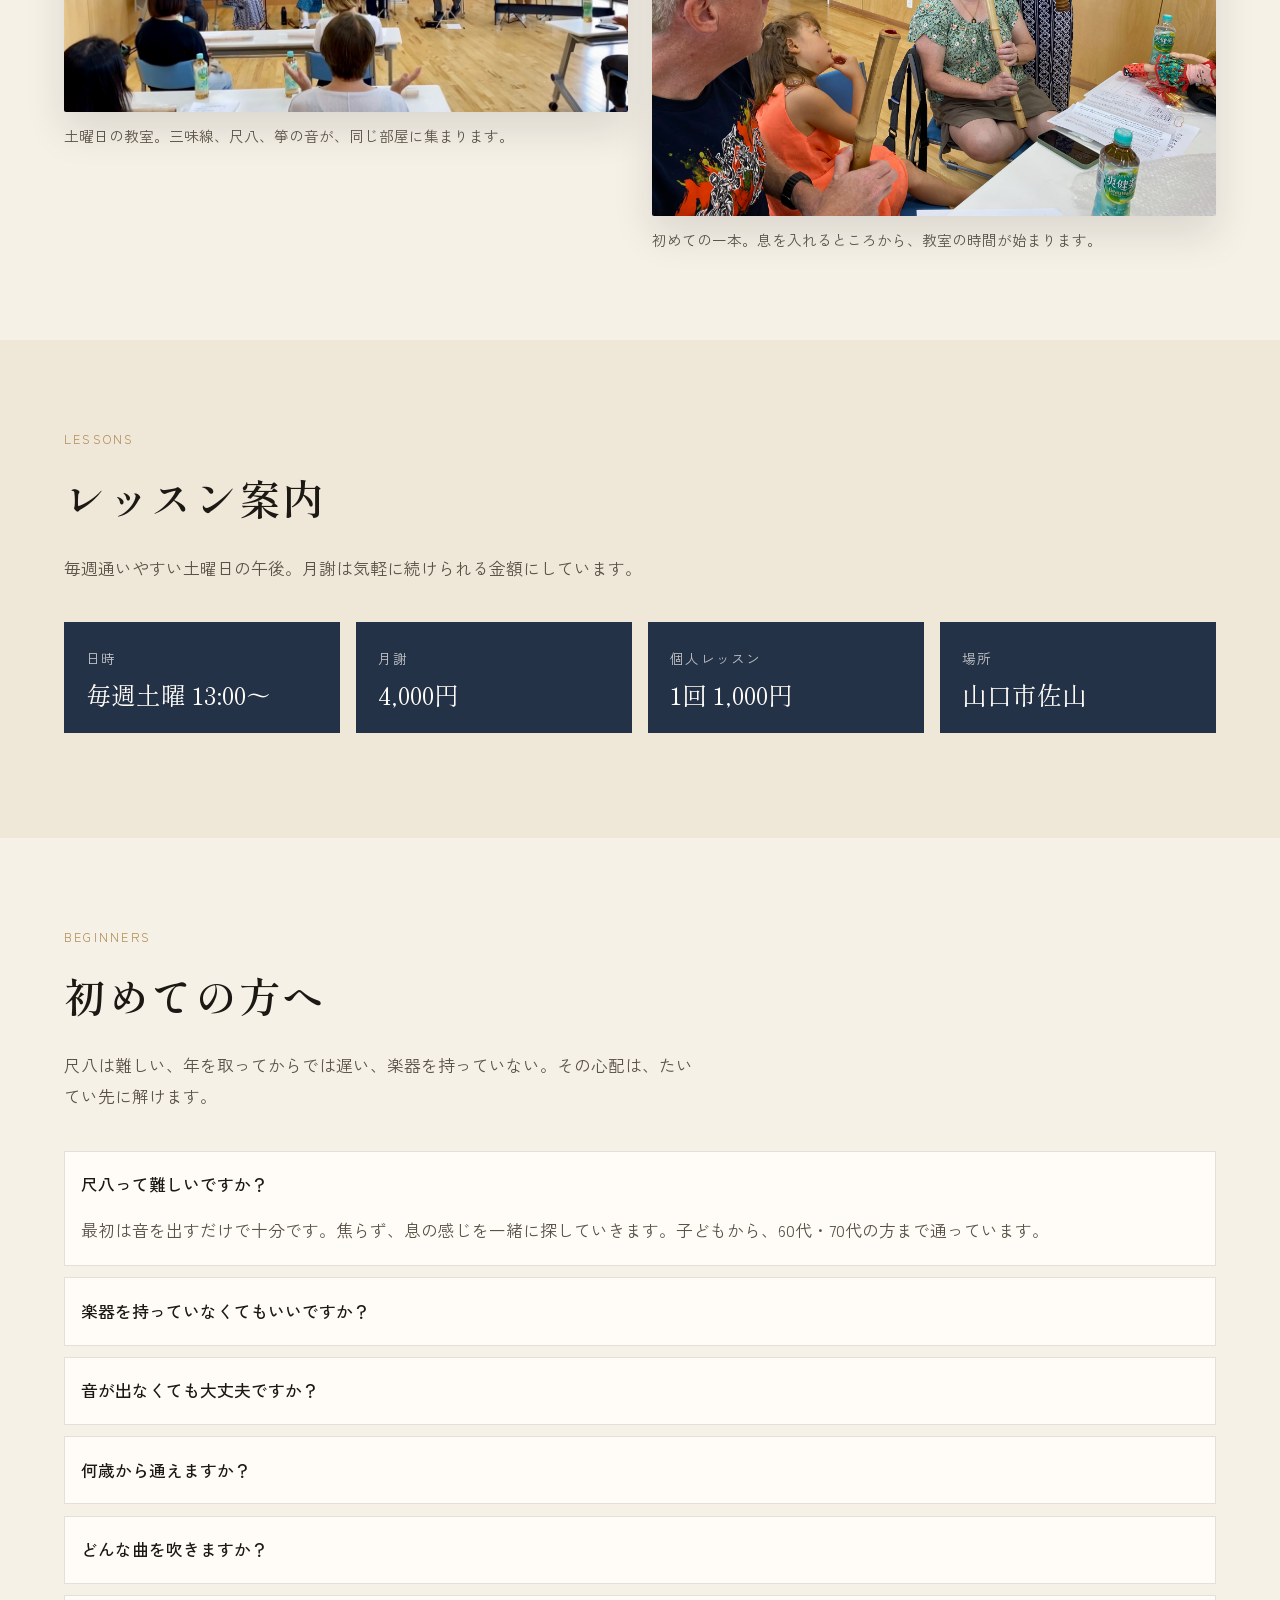
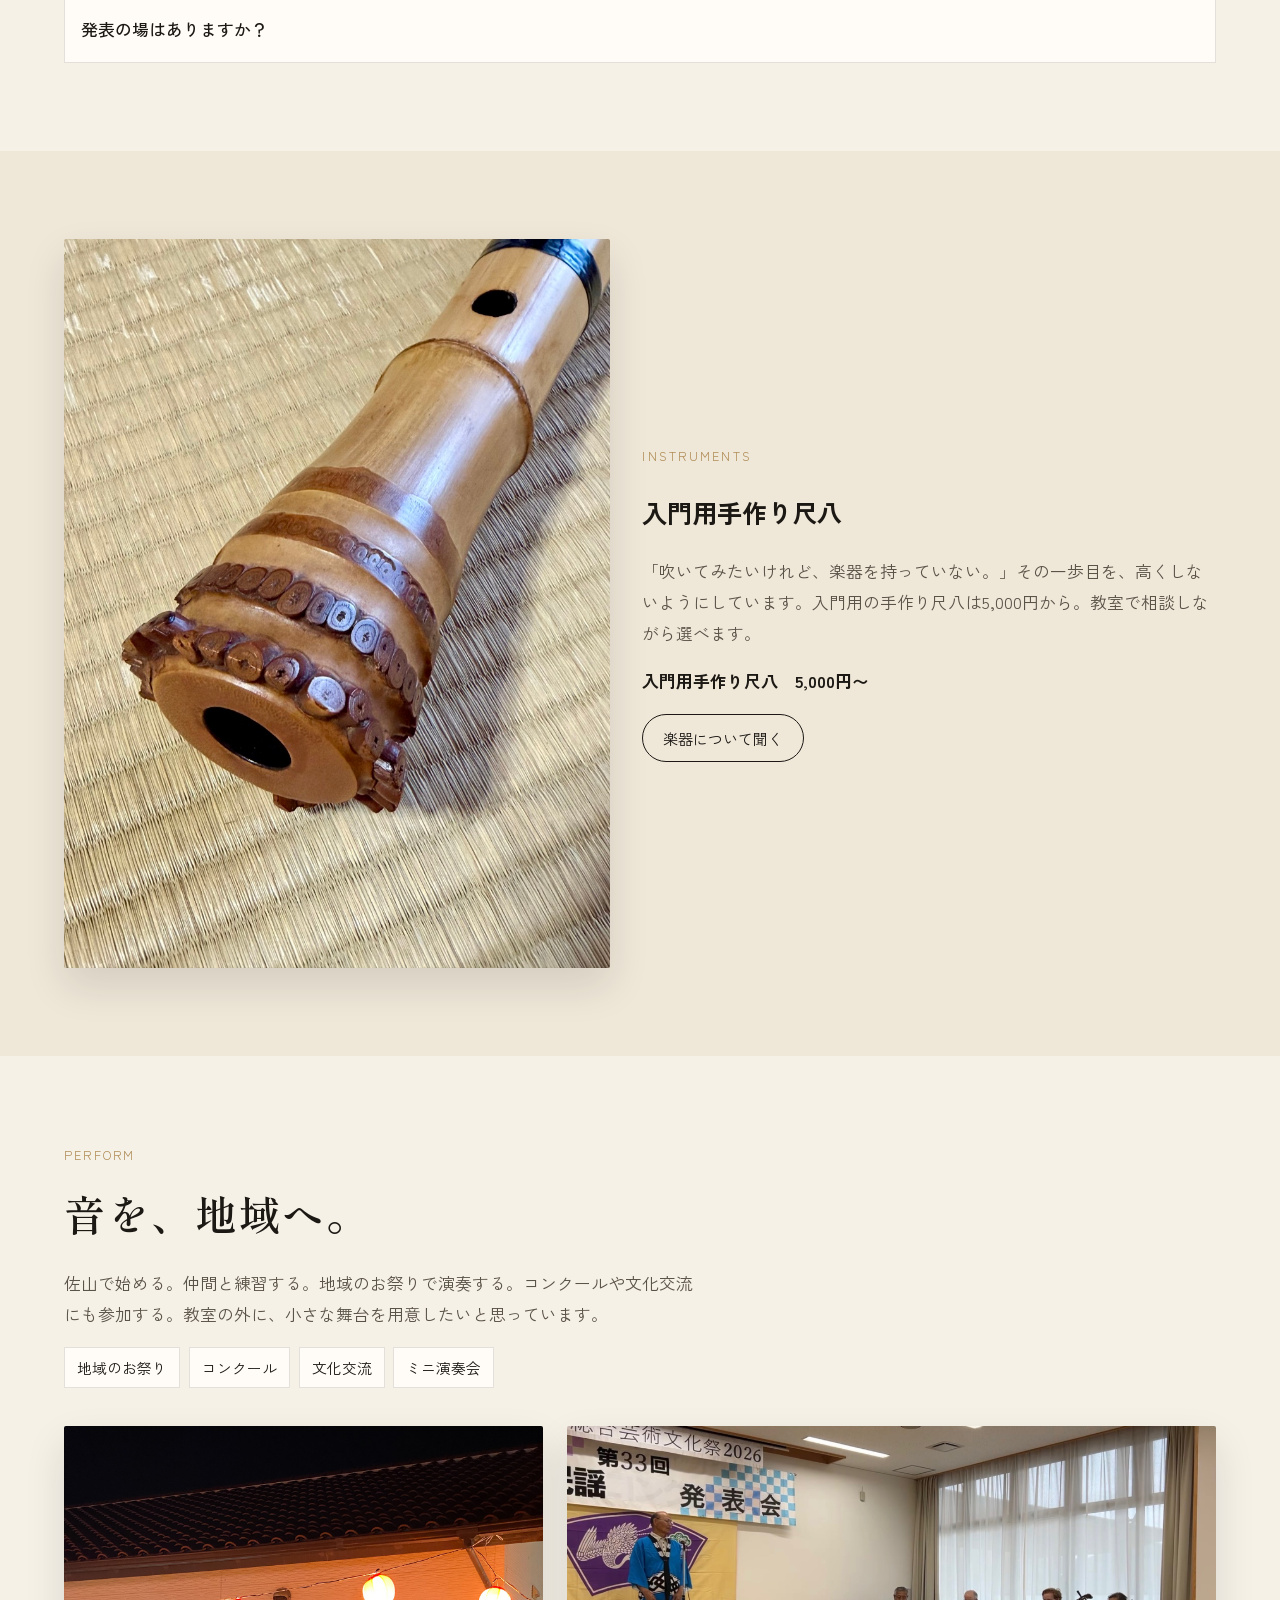
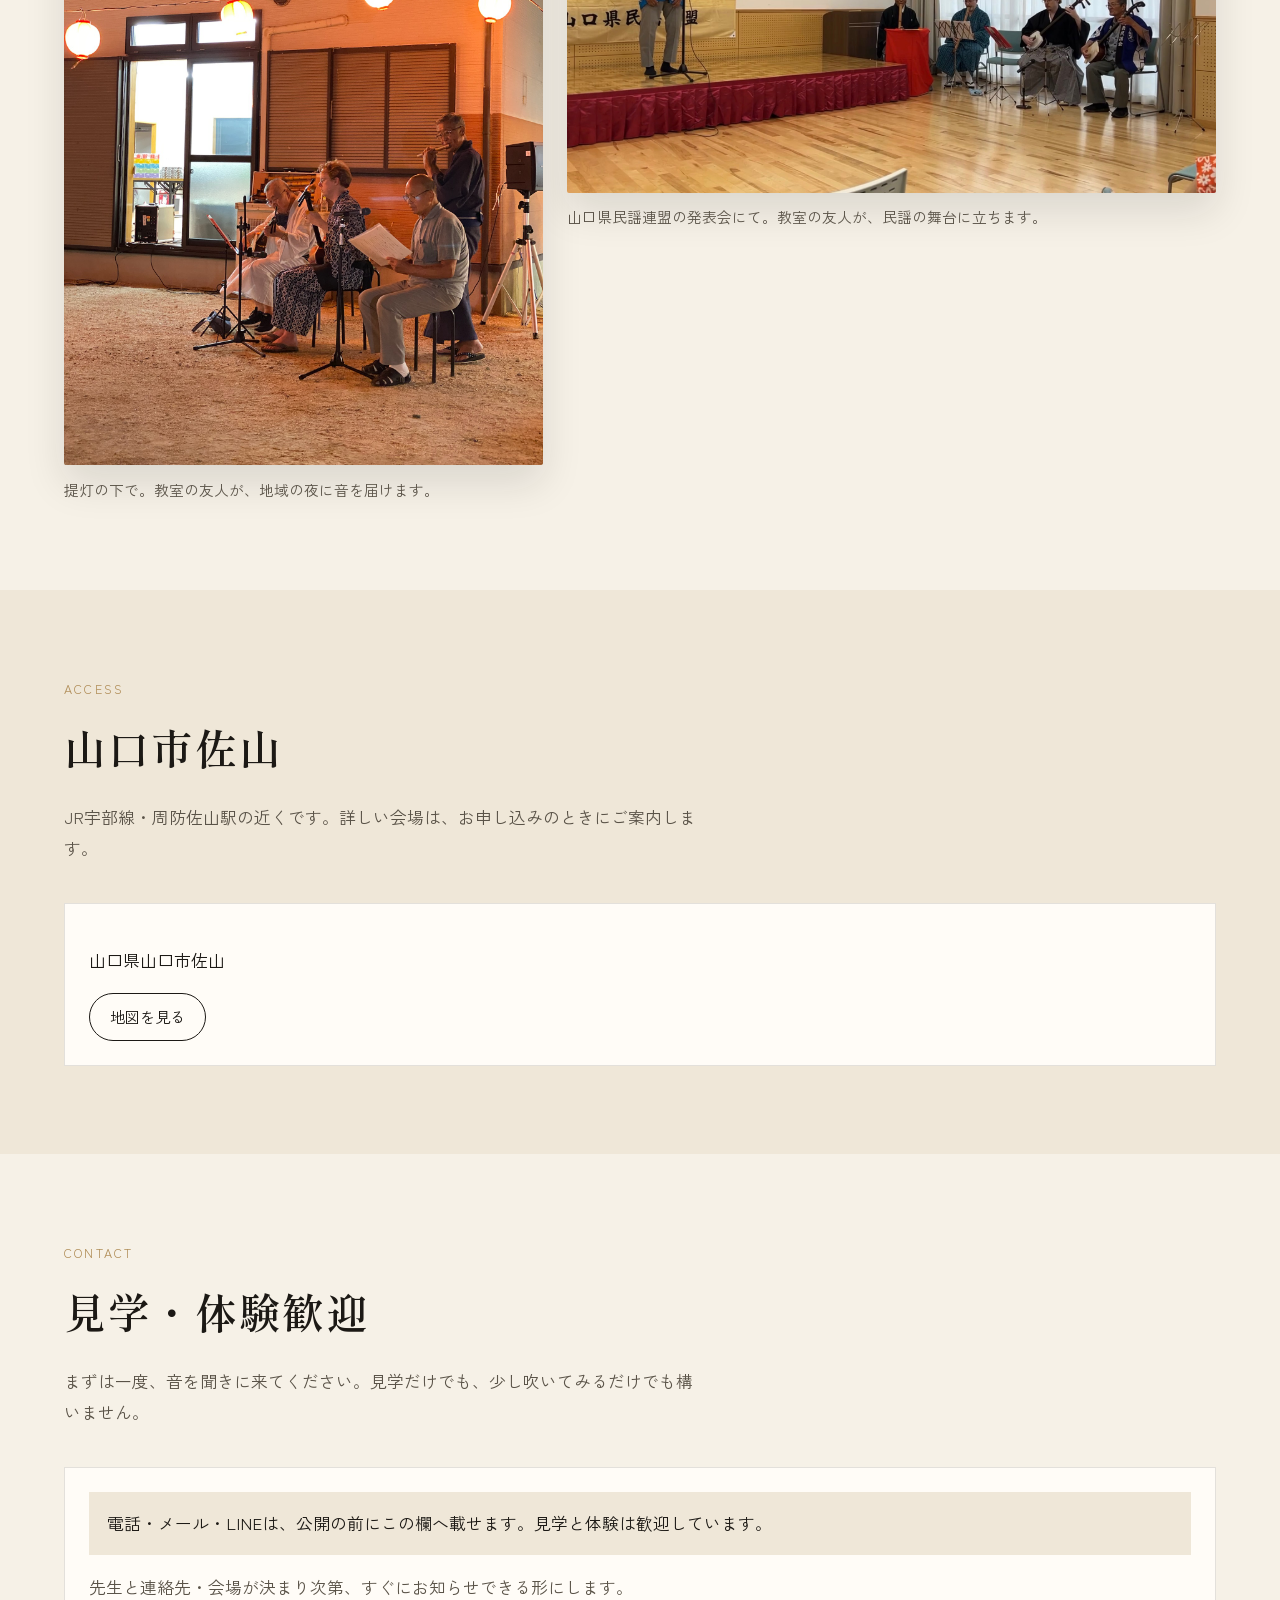
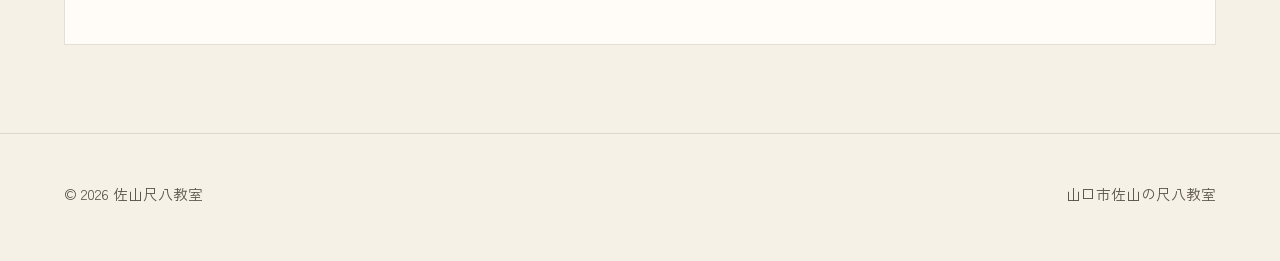
==== commit 28555453: "new photos" ====
--- a/index.html
+++ b/index.html
@@ -89,6 +89,22 @@
               <p class="muted">レッスン室の中だけで終わりません。祭りや文化交流で、一緒に音を出すことを大切にしています。</p>
             </article>
           </div>
+          <div class="gallery">
+            <figure>
+              <img
+                src="./img/class1.jpg"
+                alt="佐山の教室で、三味線・尺八・箏の合奏を生徒が見守る様子"
+              />
+              <figcaption>土曜日の教室。三味線、尺八、箏の音が、同じ部屋に集まります。</figcaption>
+            </figure>
+            <figure>
+              <img
+                src="./img/class2.jpg"
+                alt="入門用の手作り尺八を初めて吹く人と、そばで支える先生"
+              />
+              <figcaption>初めての一本。息を入れるところから、教室の時間が始まります。</figcaption>
+            </figure>
+          </div>
         </div>
       </section>
 
@@ -172,9 +188,8 @@
       </section>
 
       <section class="section" id="perform">
-        <div class="section-narrow split reverse">
-          <img src="./img/hero.jpg" alt="静かに置かれた尺八" />
-          <div>
+        <div class="section-narrow">
+          <div class="section-head">
             <p class="section-kicker">PERFORM</p>
             <h2>音を、地域へ。</h2>
             <p class="muted">
@@ -186,6 +201,22 @@
               <li>文化交流</li>
               <li>ミニ演奏会</li>
             </ul>
+          </div>
+          <div class="gallery gallery-perform">
+            <figure>
+              <img
+                src="./img/performance1.jpg"
+                alt="提灯の下、屋外で尺八と三味線を演奏する教室の友人たち"
+              />
+              <figcaption>提灯の下で。教室の友人が、地域の夜に音を届けます。</figcaption>
+            </figure>
+            <figure>
+              <img
+                src="./img/performance2.jpg"
+                alt="山口県民謡連盟の民謡発表会で歌う人と、隣で伴奏する尺八と三味線"
+              />
+              <figcaption>山口県民謡連盟の発表会にて。教室の友人が、民謡の舞台に立ちます。</figcaption>
+            </figure>
           </div>
         </div>
       </section>
--- a/css/style.css
+++ b/css/style.css
@@ -419,6 +419,33 @@
   font-size: 0.92rem;
 }
 
+.gallery {
+  display: grid;
+  gap: 1.5rem;
+  margin-top: 2.4rem;
+}
+
+.section-head + .gallery {
+  margin-top: 0;
+}
+
+.gallery figure {
+  margin: 0;
+}
+
+.gallery img {
+  width: 100%;
+  border-radius: 2px;
+  box-shadow: var(--shadow);
+}
+
+.gallery figcaption {
+  margin: 0.7rem 0 0;
+  color: var(--ink-soft);
+  font-size: 0.92rem;
+  line-height: 1.7;
+}
+
 .access-card,
 .contact-card {
   background: var(--white);
@@ -489,6 +516,16 @@
 
   .split.reverse img {
     order: 2;
+  }
+
+  .gallery {
+    grid-template-columns: 1fr 1fr;
+    gap: 1.6rem 1.5rem;
+    align-items: start;
+  }
+
+  .gallery-perform {
+    grid-template-columns: minmax(0, 0.85fr) minmax(0, 1.15fr);
   }
 }
 
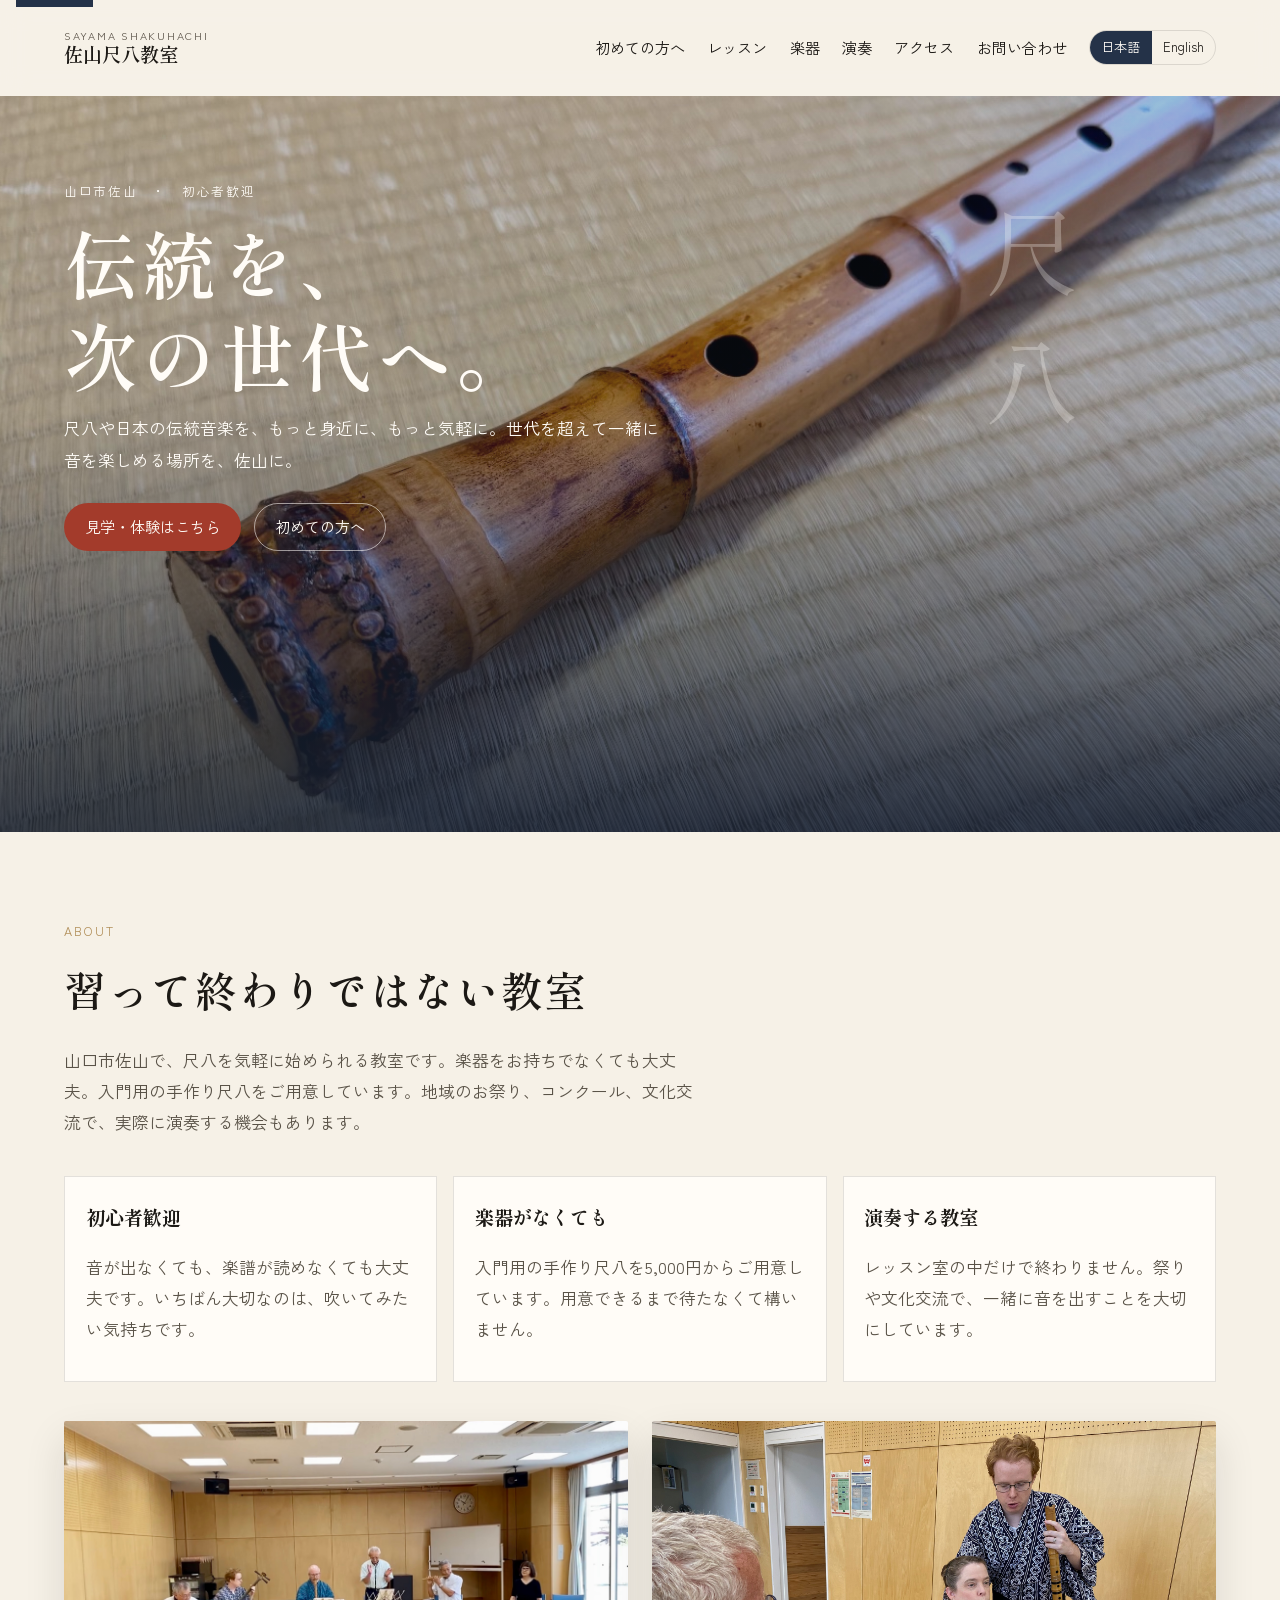
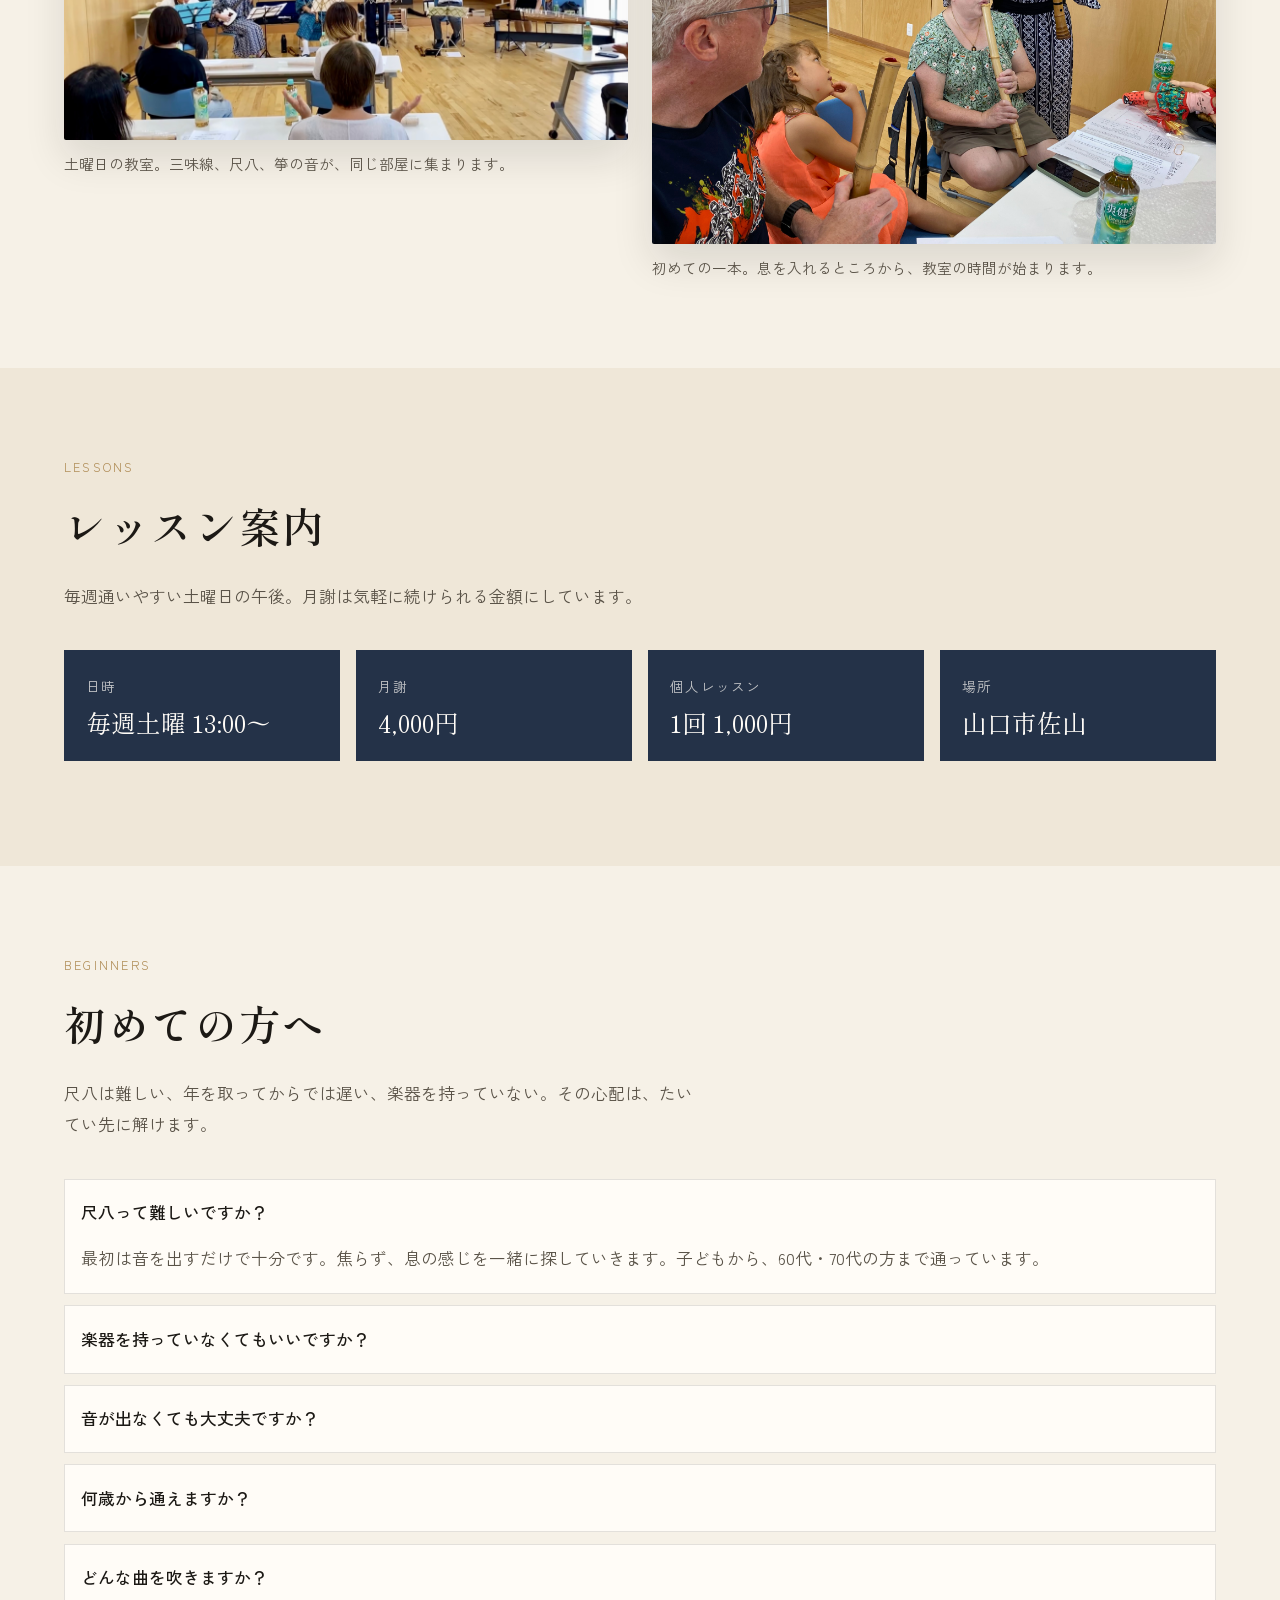
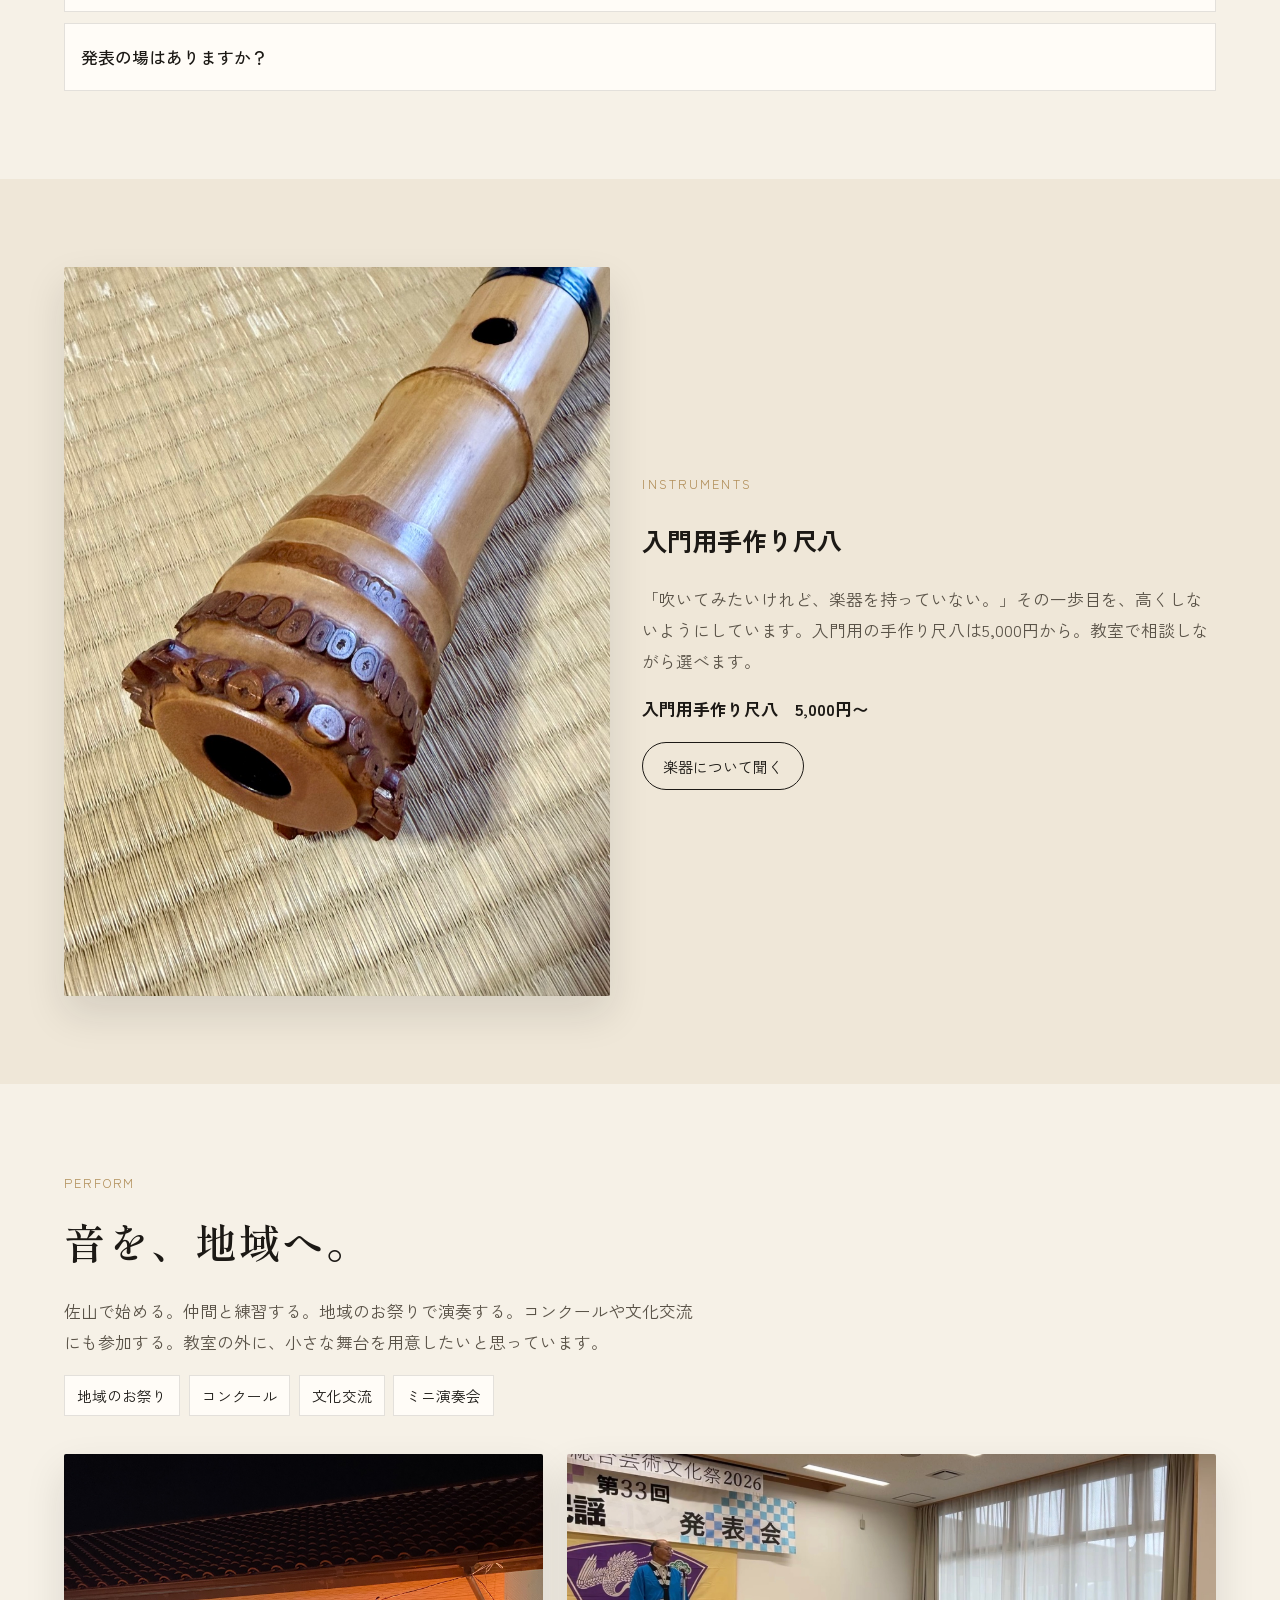
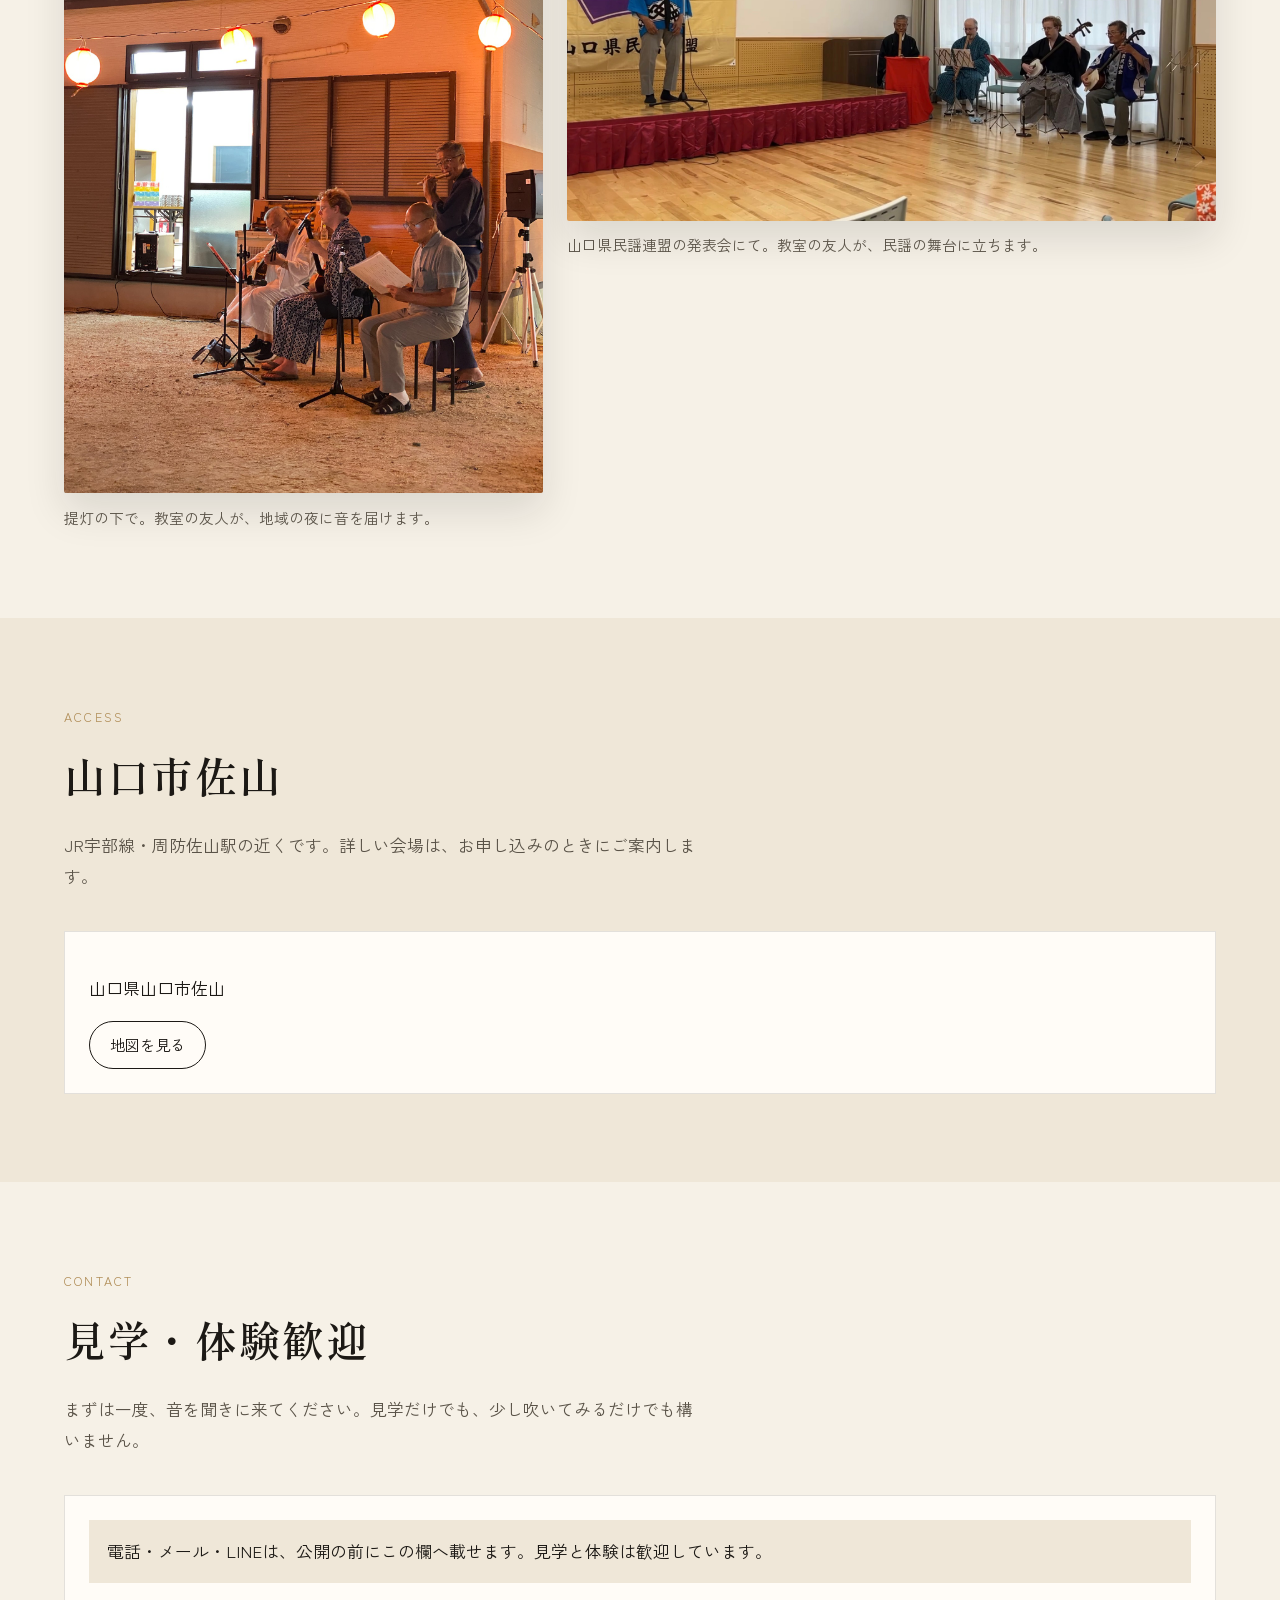
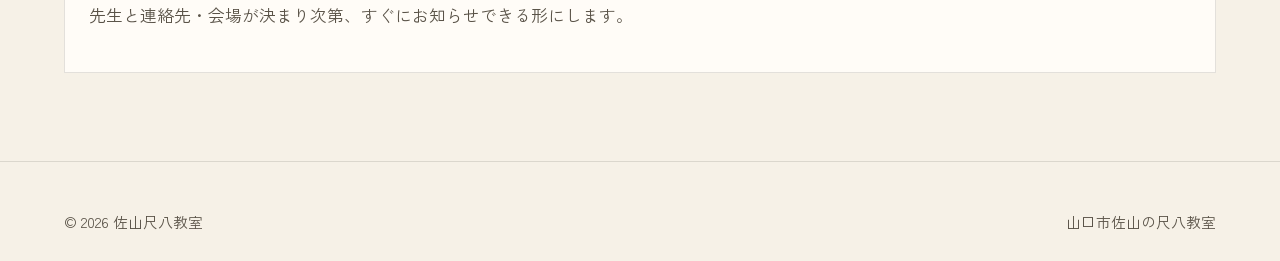
==== commit 553dcf70: "fix some mobile rendering issues" ====
--- a/index.html
+++ b/index.html
@@ -2,7 +2,7 @@
 <html lang="ja">
   <head>
     <meta charset="utf-8" />
-    <meta name="viewport" content="width=device-width, initial-scale=1" />
+    <meta name="viewport" content="width=device-width, initial-scale=1, viewport-fit=cover" />
     <title>佐山尺八教室｜山口市佐山の初心者歓迎・尺八レッスン</title>
     <meta
       name="description"
@@ -36,13 +36,15 @@
       </a>
       <button class="nav-toggle" type="button" aria-expanded="false" aria-controls="site-nav">メニュー</button>
       <nav class="site-nav" id="site-nav">
-        <a href="#hajimete">初めての方へ</a>
-        <a href="#lesson">レッスン</a>
-        <a href="#instrument">楽器</a>
-        <a href="#perform">演奏</a>
-        <a href="#access">アクセス</a>
-        <a href="#contact">お問い合わせ</a>
-        <div class="lang-switch" aria-label="Language">
+        <div class="site-nav-links">
+          <a href="#hajimete">初めての方へ</a>
+          <a href="#lesson">レッスン</a>
+          <a href="#instrument">楽器</a>
+          <a href="#perform">演奏</a>
+          <a href="#access">アクセス</a>
+          <a href="#contact">お問い合わせ</a>
+        </div>
+        <div class="lang-switch" aria-label="言語">
           <a href="./" aria-current="page">日本語</a>
           <a href="./en/">English</a>
         </div>
--- a/css/style.css
+++ b/css/style.css
@@ -13,7 +13,12 @@
   --shadow: 0 18px 40px rgba(28, 25, 21, 0.12);
   --serif: "Shippori Mincho", "Hiragino Mincho ProN", "Yu Mincho", serif;
   --sans: "Zen Kaku Gothic New", "Hiragino Sans", "Yu Gothic", sans-serif;
-  --header: 4.25rem;
+  --safe-top: env(safe-area-inset-top, 0px);
+  --safe-right: env(safe-area-inset-right, 0px);
+  --safe-bottom: env(safe-area-inset-bottom, 0px);
+  --safe-left: env(safe-area-inset-left, 0px);
+  --header-bar: 4.25rem;
+  --header: calc(var(--header-bar) + var(--safe-top));
 }
 
 *,
@@ -91,7 +96,7 @@
   justify-content: space-between;
   gap: 1rem;
   min-height: var(--header);
-  padding: 0.7rem 1.25rem;
+  padding: calc(0.7rem + var(--safe-top)) max(1.25rem, var(--safe-right)) 0.7rem max(1.25rem, var(--safe-left));
   background: rgba(246, 241, 231, 0.88);
   backdrop-filter: blur(14px);
   border-bottom: 1px solid transparent;
@@ -126,13 +131,15 @@
   margin-left: auto;
   flex: 0 0 auto;
   min-width: 2.75rem;
+  min-height: 2.75rem;
   height: 2.75rem;
-  padding: 0 0.7rem;
+  padding: 0 0.85rem;
   border: 1px solid var(--ink);
   background: var(--white);
   color: var(--ink);
   font-size: 0.85rem;
   letter-spacing: 0.08em;
+  white-space: nowrap;
   cursor: pointer;
 }
 
@@ -142,13 +149,22 @@
   gap: 1.4rem;
 }
 
-.site-nav a {
+.site-nav-links {
+  display: flex;
+  align-items: center;
+  gap: 1.4rem;
+}
+
+.site-nav-links a {
+  flex-shrink: 0;
   text-decoration: none;
   font-size: 0.95rem;
+  white-space: nowrap;
 }
 
 .lang-switch {
   display: inline-flex;
+  flex: 0 0 auto;
   border: 1px solid var(--line);
   border-radius: 999px;
   overflow: hidden;
@@ -156,8 +172,11 @@
 }
 
 .lang-switch a {
+  flex: 1 1 auto;
   padding: 0.28rem 0.7rem;
   text-decoration: none;
+  text-align: center;
+  white-space: nowrap;
 }
 
 .lang-switch a[aria-current="page"] {
@@ -498,8 +517,8 @@
   .hero-copy,
   .section,
   .site-footer {
-    padding-left: 5vw;
-    padding-right: 5vw;
+    padding-left: max(5vw, var(--safe-left));
+    padding-right: max(5vw, var(--safe-right));
   }
 
   .pillars {
@@ -535,16 +554,16 @@
   }
 }
 
-@media (max-width: 820px) {
+@media (max-width: 1024px) {
   .site-header {
-    padding-right: 6.5rem;
+    padding-right: calc(6.5rem + var(--safe-right));
   }
 
   .nav-toggle {
     display: block;
     position: fixed;
-    top: 0.65rem;
-    right: 0.75rem;
+    top: calc(0.65rem + var(--safe-top));
+    right: calc(0.75rem + var(--safe-right));
     z-index: 60;
   }
 
@@ -564,29 +583,70 @@
 
   .site-nav {
     position: fixed;
-    inset: var(--header) 0 0 0;
+    top: var(--header);
+    right: 0;
+    left: 0;
+    bottom: auto;
+    z-index: 50;
     display: none;
     flex-direction: column;
-    align-items: flex-start;
+    align-items: stretch;
     gap: 0;
-    padding: 1rem 1.25rem 2rem;
+    width: 100%;
+    height: calc(100vh - var(--header));
+    height: calc(100svh - var(--header));
+    max-height: calc(100dvh - var(--header));
+    padding: 0;
+    padding-left: var(--safe-left);
+    padding-right: var(--safe-right);
     background: var(--paper);
-    overflow: auto;
+    overflow: hidden;
   }
 
   .site-nav.is-open {
     display: flex;
   }
 
-  .site-nav a {
+  .site-nav-links {
+    flex: 1 1 auto;
+    flex-direction: column;
+    align-items: stretch;
+    gap: 0;
+    min-height: 0;
+    padding: 0.35rem 1.5rem calc(1.75rem + var(--safe-bottom));
+    overflow: auto;
+    -webkit-overflow-scrolling: touch;
+    overscroll-behavior: contain;
+  }
+
+  .site-nav-links a {
     width: 100%;
-    padding: 0.9rem 0;
+    padding: 1.05rem 0.15rem;
     border-bottom: 1px solid var(--line);
-    font-size: 1.1rem;
+    font-size: 1.15rem;
+    line-height: 1.4;
   }
 
   .lang-switch {
-    margin-top: 1.2rem;
+    display: flex;
+    order: -1;
+    width: auto;
+    flex-shrink: 0;
+    margin: 0.9rem 1.5rem 0.35rem;
+    border-color: var(--ink);
+    font-size: 0.95rem;
+  }
+
+  .lang-switch a {
+    display: flex;
+    align-items: center;
+    justify-content: center;
+    flex: 1 1 0;
+    min-width: 0;
+    min-height: 2.85rem;
+    padding: 0.7rem 1rem;
+    font-size: 0.95rem;
+    line-height: 1.2;
   }
 
   .kana {
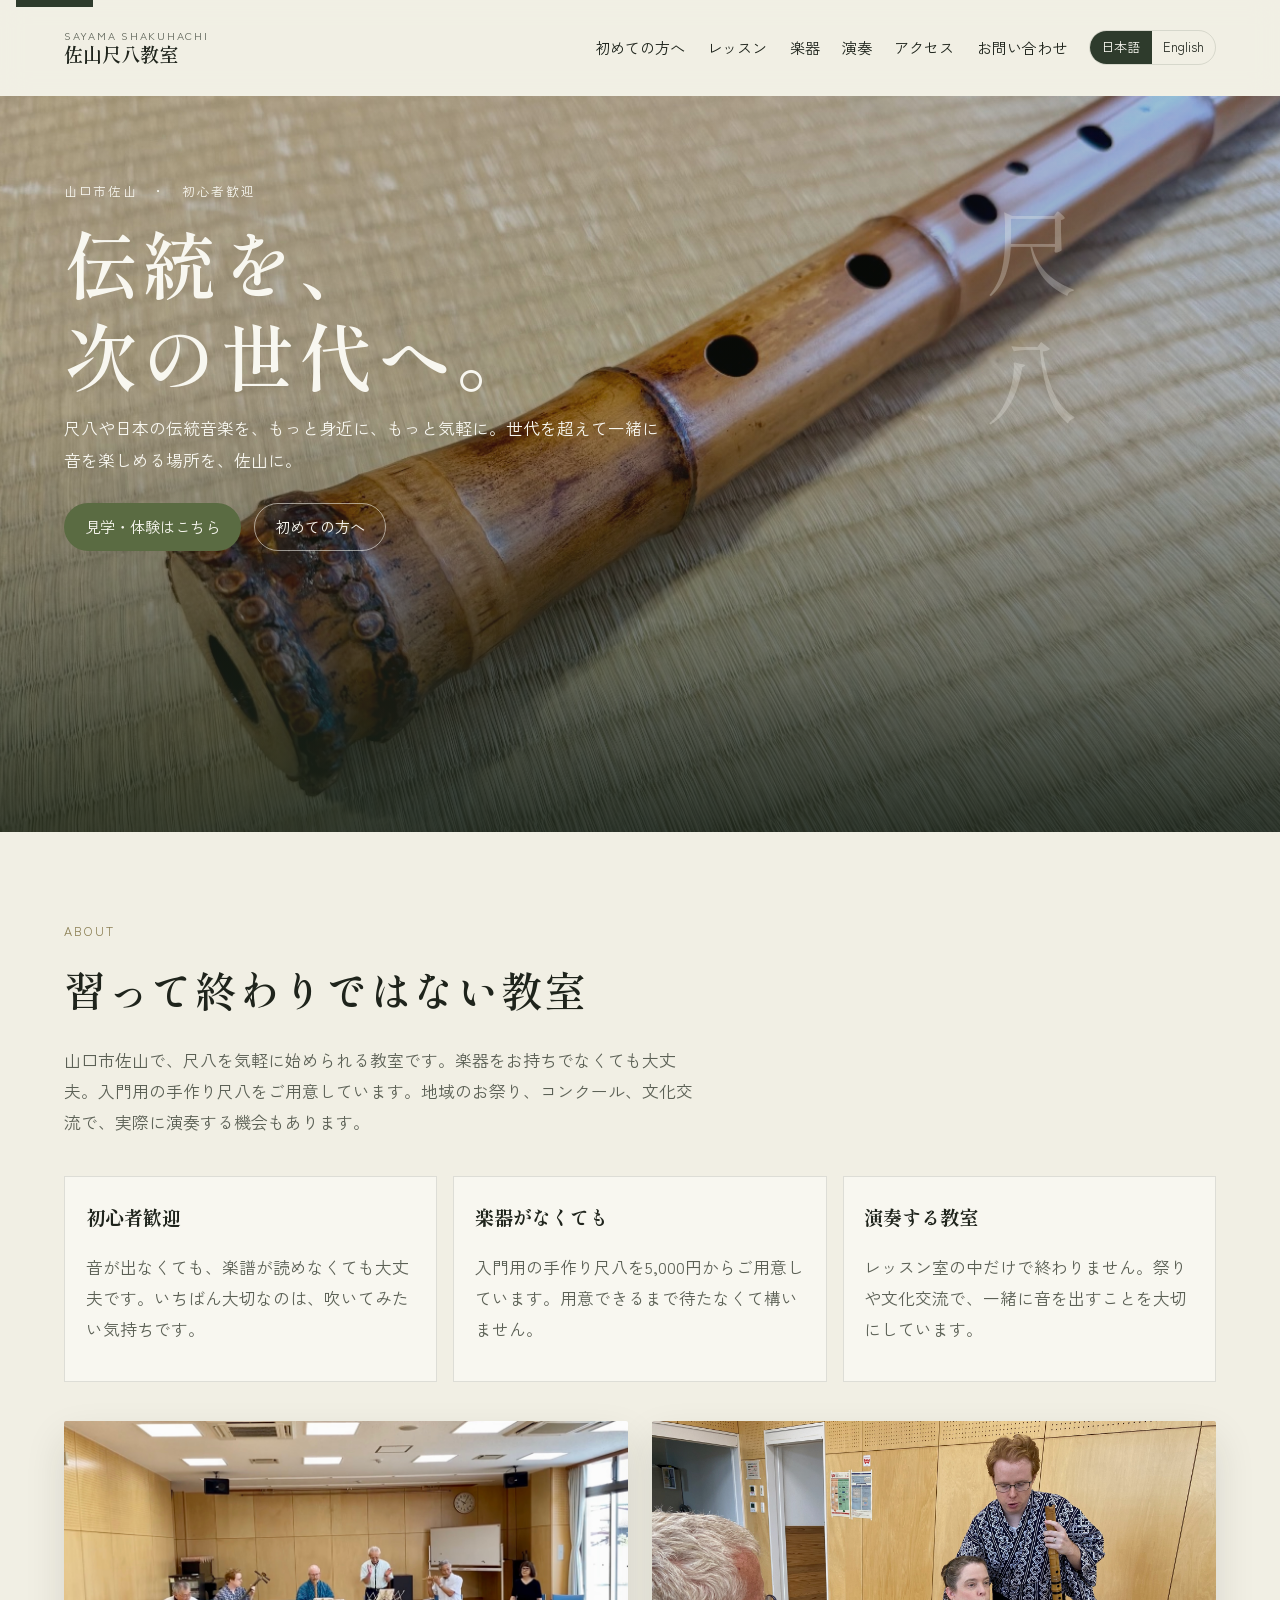
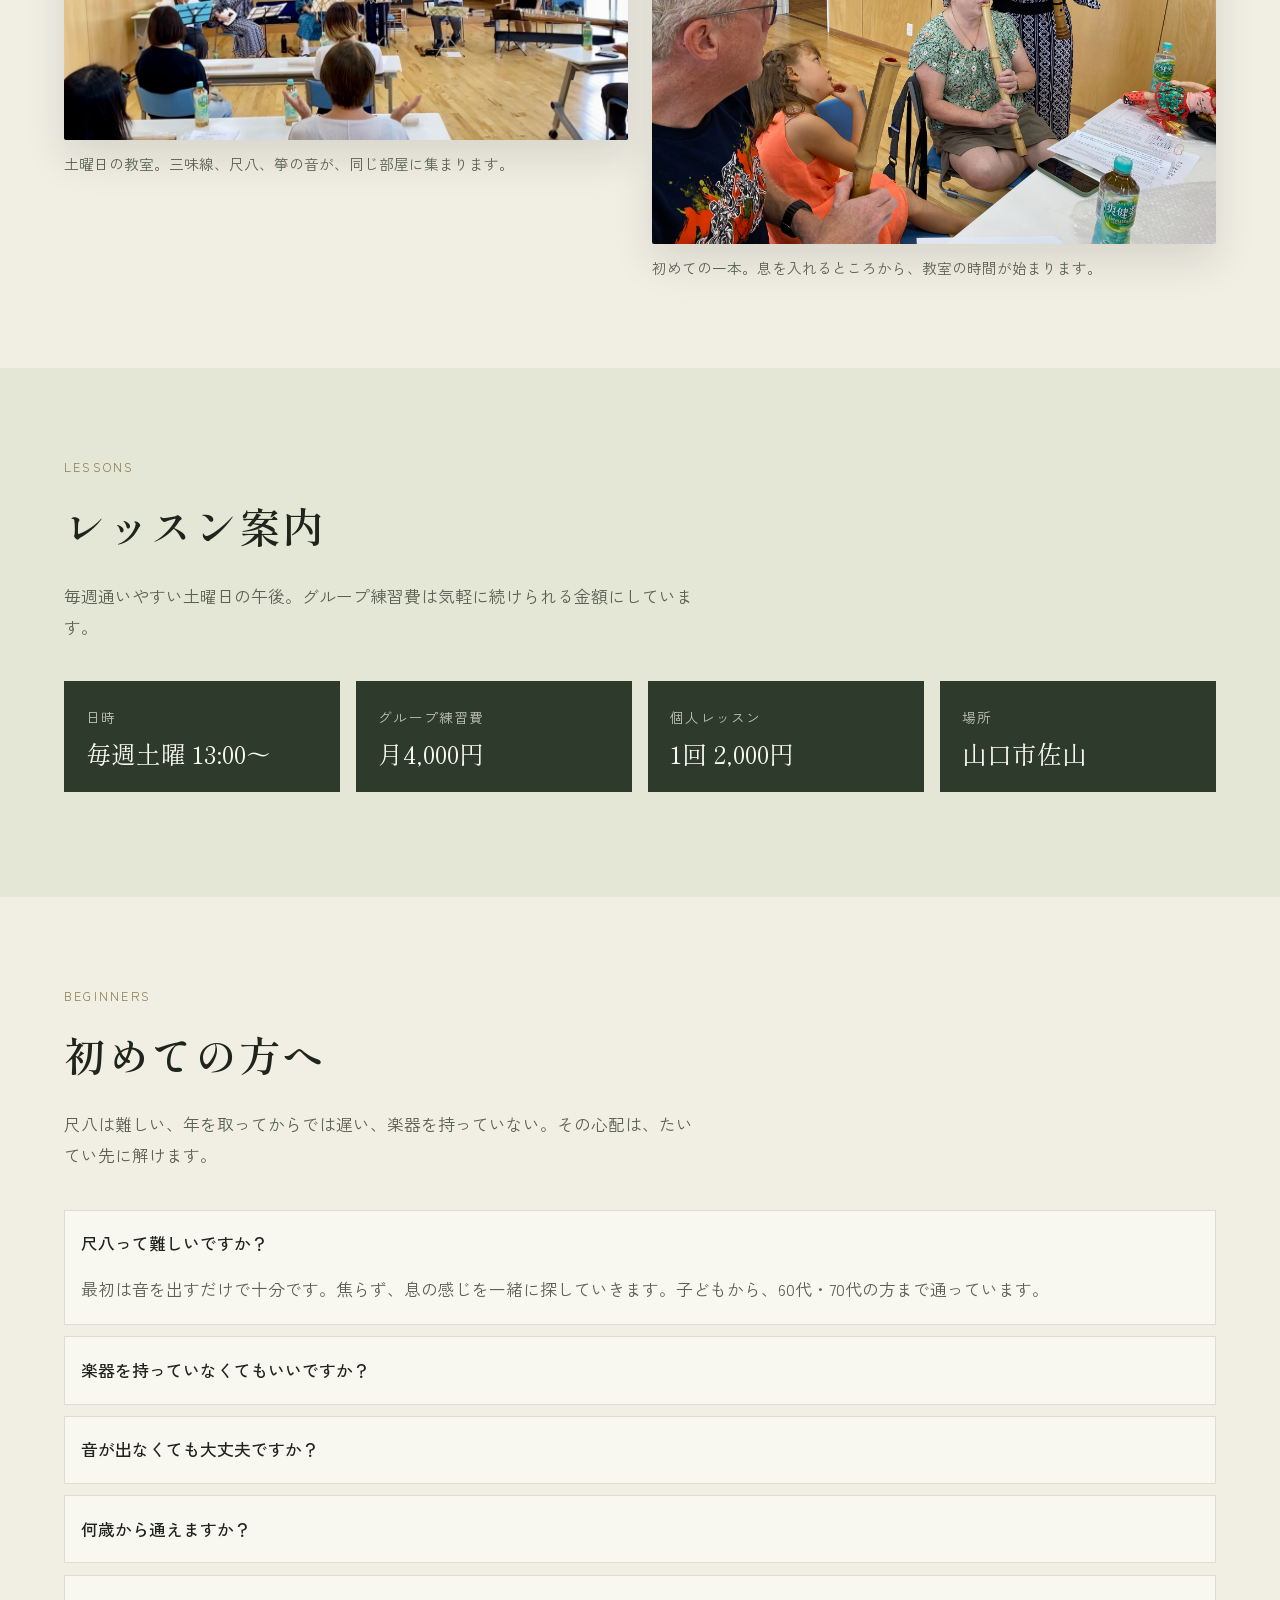
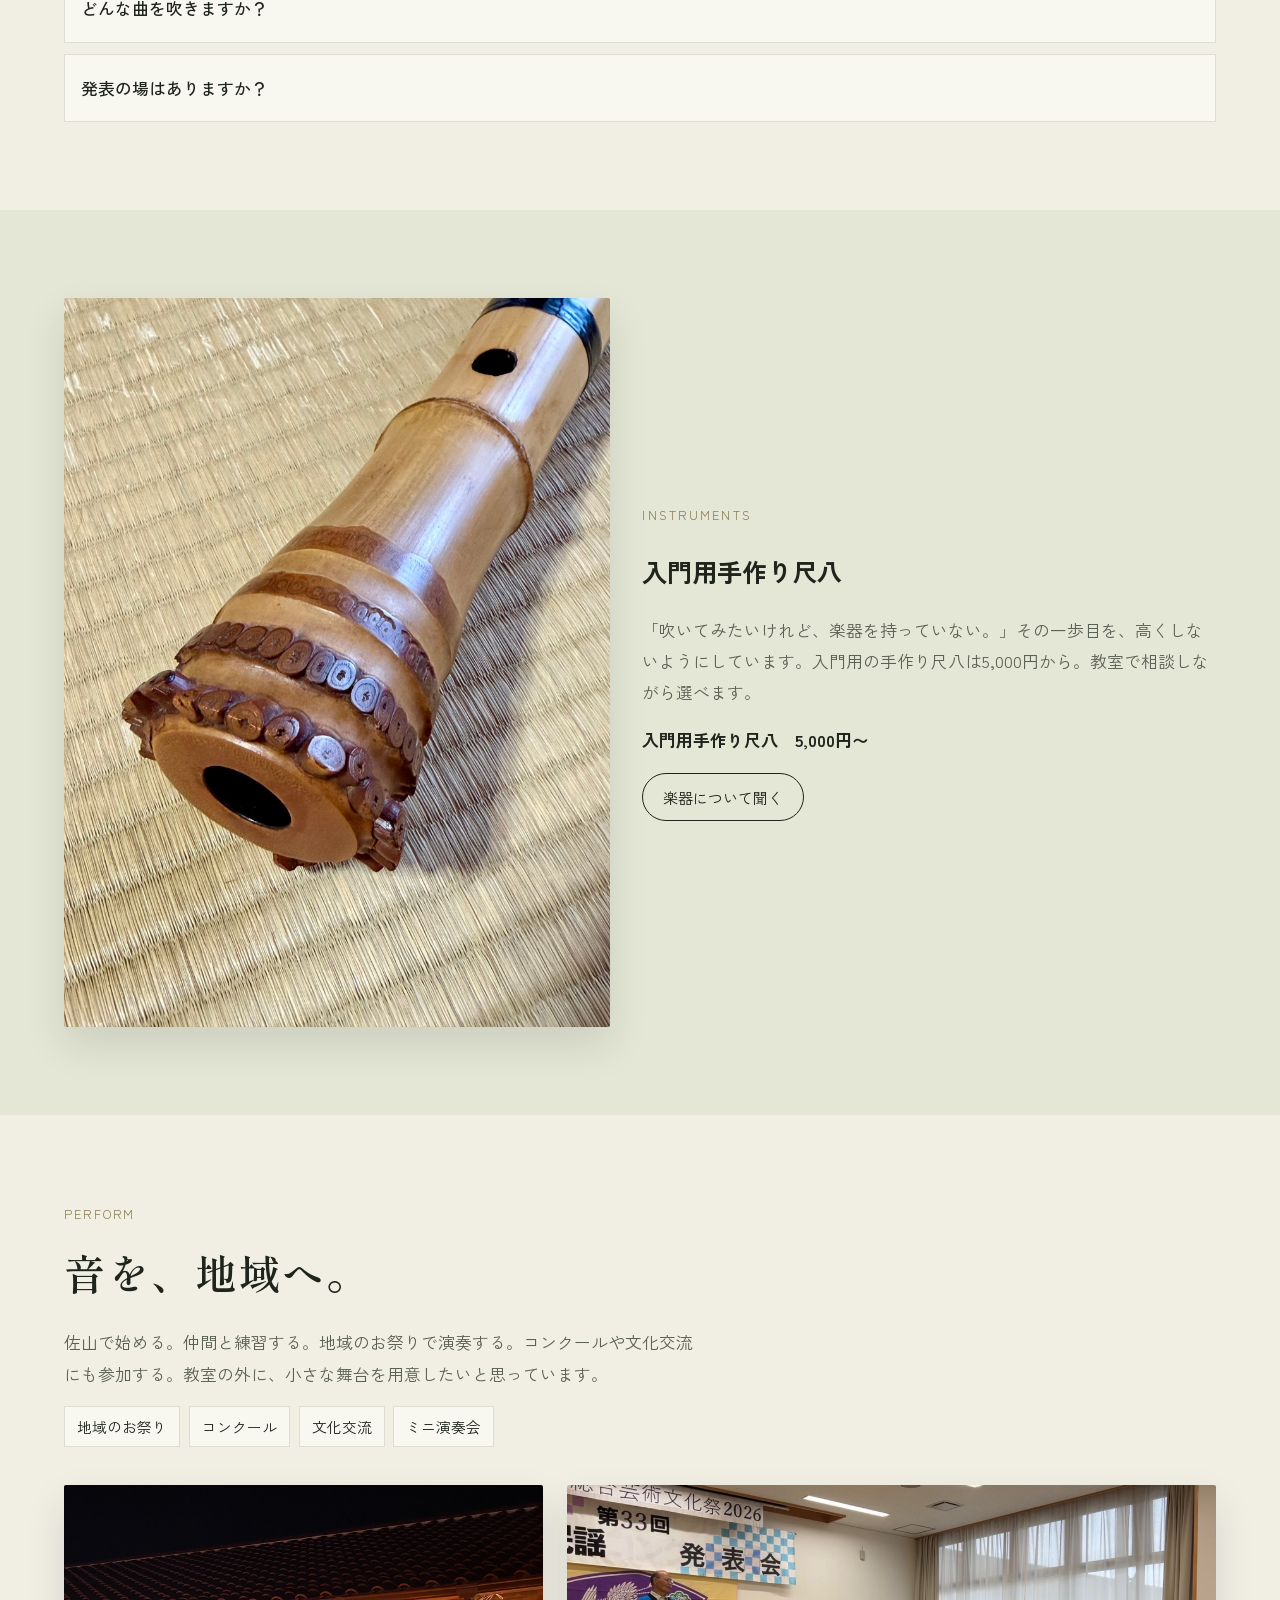
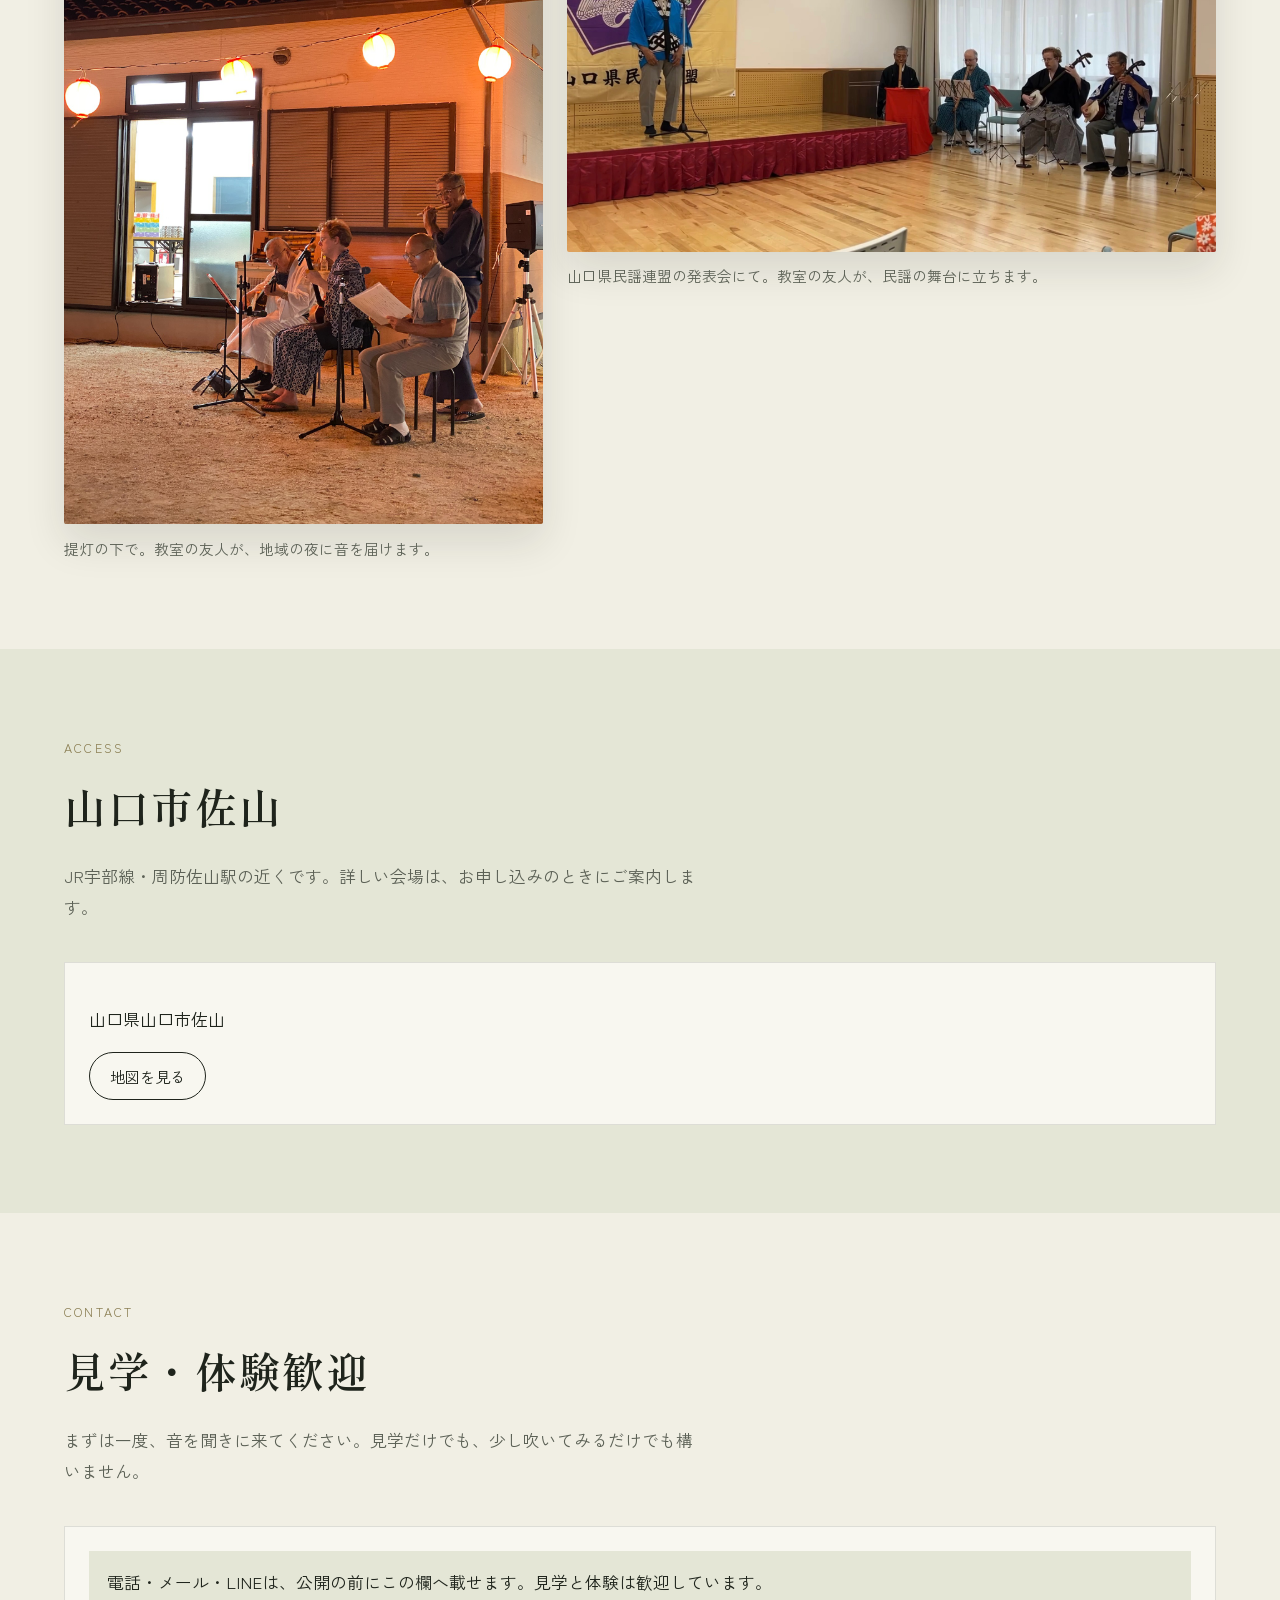
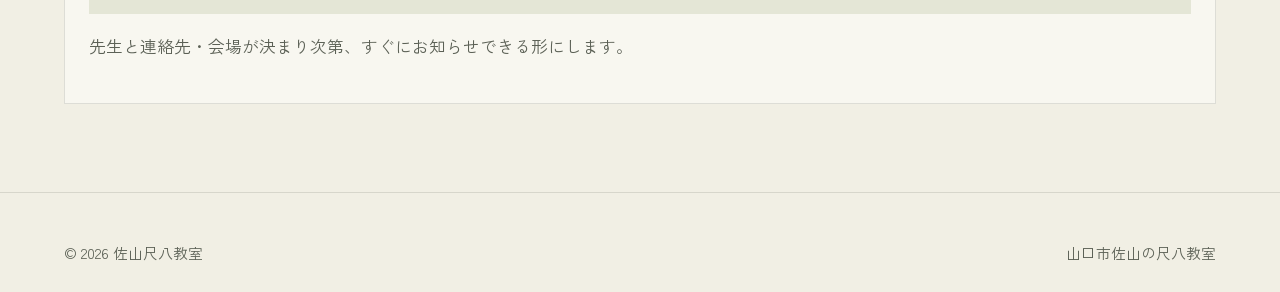
==== commit 1240d662: "Shift palette to muted moss and update lesson fees" ====
--- a/index.html
+++ b/index.html
@@ -6,7 +6,7 @@
     <title>佐山尺八教室｜山口市佐山の初心者歓迎・尺八レッスン</title>
     <meta
       name="description"
-      content="山口市佐山の尺八教室。毎週土曜日13時から、月謝4,000円。楽器を持っていなくても始められます。入門用手作り尺八5,000円から。地域のお祭りや文化交流で演奏する機会もあります。"
+      content="山口市佐山の尺八教室。毎週土曜日13時から、グループ練習費月4,000円。楽器を持っていなくても始められます。入門用手作り尺八5,000円から。地域のお祭りや文化交流で演奏する機会もあります。"
     />
     <link rel="canonical" href="./" />
     <link rel="alternate" hreflang="ja" href="./" />
@@ -15,7 +15,7 @@
     <meta property="og:title" content="佐山尺八教室｜山口市佐山" />
     <meta
       property="og:description"
-      content="初心者歓迎。毎週土曜日13:00〜、月謝4,000円。楽器がなくても始められる山口市佐山の尺八教室。"
+      content="初心者歓迎。毎週土曜日13:00〜、グループ練習費月4,000円。楽器がなくても始められる山口市佐山の尺八教室。"
     />
     <meta property="og:locale" content="ja_JP" />
     <meta property="og:image" content="./img/hero.jpg" />
@@ -115,7 +115,7 @@
           <div class="section-head">
             <p class="section-kicker">LESSONS</p>
             <h2>レッスン案内</h2>
-            <p class="muted">毎週通いやすい土曜日の午後。月謝は気軽に続けられる金額にしています。</p>
+            <p class="muted">毎週通いやすい土曜日の午後。グループ練習費は気軽に続けられる金額にしています。</p>
           </div>
           <dl class="facts">
             <div class="fact">
@@ -123,12 +123,12 @@
               <dd>毎週土曜 13:00〜</dd>
             </div>
             <div class="fact">
-              <dt>月謝</dt>
-              <dd>4,000円</dd>
+              <dt>グループ練習費</dt>
+              <dd>月4,000円</dd>
             </div>
             <div class="fact">
               <dt>個人レッスン</dt>
-              <dd>1回 1,000円</dd>
+              <dd>1回 2,000円</dd>
             </div>
             <div class="fact">
               <dt>場所</dt>
--- a/css/style.css
+++ b/css/style.css
@@ -1,16 +1,16 @@
 :root {
-  --paper: #f6f1e7;
-  --paper-2: #efe7d8;
-  --ink: #1c1915;
-  --ink-soft: #5a5348;
-  --line: rgba(28, 25, 21, 0.12);
-  --indigo: #243248;
-  --indigo-deep: #182233;
-  --bamboo: #6d7f54;
-  --vermillion: #a33b2b;
-  --gold: #b08d57;
-  --white: #fffcf7;
-  --shadow: 0 18px 40px rgba(28, 25, 21, 0.12);
+  --paper: #f1efe4;
+  --paper-2: #e4e6d6;
+  --ink: #1f241c;
+  --ink-soft: #5c6156;
+  --line: rgba(31, 36, 28, 0.12);
+  --indigo: #2e3b2c;
+  --indigo-deep: #1c261a;
+  --bamboo: #5f7250;
+  --vermillion: #5a6b42;
+  --gold: #8a7e52;
+  --white: #f8f7f0;
+  --shadow: 0 18px 40px rgba(31, 36, 28, 0.12);
   --serif: "Shippori Mincho", "Hiragino Mincho ProN", "Yu Mincho", serif;
   --sans: "Zen Kaku Gothic New", "Hiragino Sans", "Yu Gothic", sans-serif;
   --safe-top: env(safe-area-inset-top, 0px);
@@ -97,7 +97,7 @@
   gap: 1rem;
   min-height: var(--header);
   padding: calc(0.7rem + var(--safe-top)) max(1.25rem, var(--safe-right)) 0.7rem max(1.25rem, var(--safe-left));
-  background: rgba(246, 241, 231, 0.88);
+  background: rgba(241, 239, 228, 0.88);
   backdrop-filter: blur(14px);
   border-bottom: 1px solid transparent;
 }
@@ -208,9 +208,9 @@
   inset: 0;
   background: linear-gradient(
     180deg,
-    rgba(24, 34, 51, 0.18) 0%,
-    rgba(24, 34, 51, 0.28) 42%,
-    rgba(24, 34, 51, 0.86) 100%
+    rgba(28, 38, 26, 0.18) 0%,
+    rgba(28, 38, 26, 0.28) 42%,
+    rgba(28, 38, 26, 0.86) 100%
   );
 }
 
@@ -293,13 +293,13 @@
 }
 
 .button-ghost {
-  border-color: rgba(255, 252, 247, 0.55);
+  border-color: rgba(248, 247, 240, 0.55);
   color: var(--white);
 }
 
 .button-ghost:hover {
   color: var(--white);
-  background: rgba(255, 252, 247, 0.08);
+  background: rgba(248, 247, 240, 0.08);
 }
 
 .button-on-paper {
